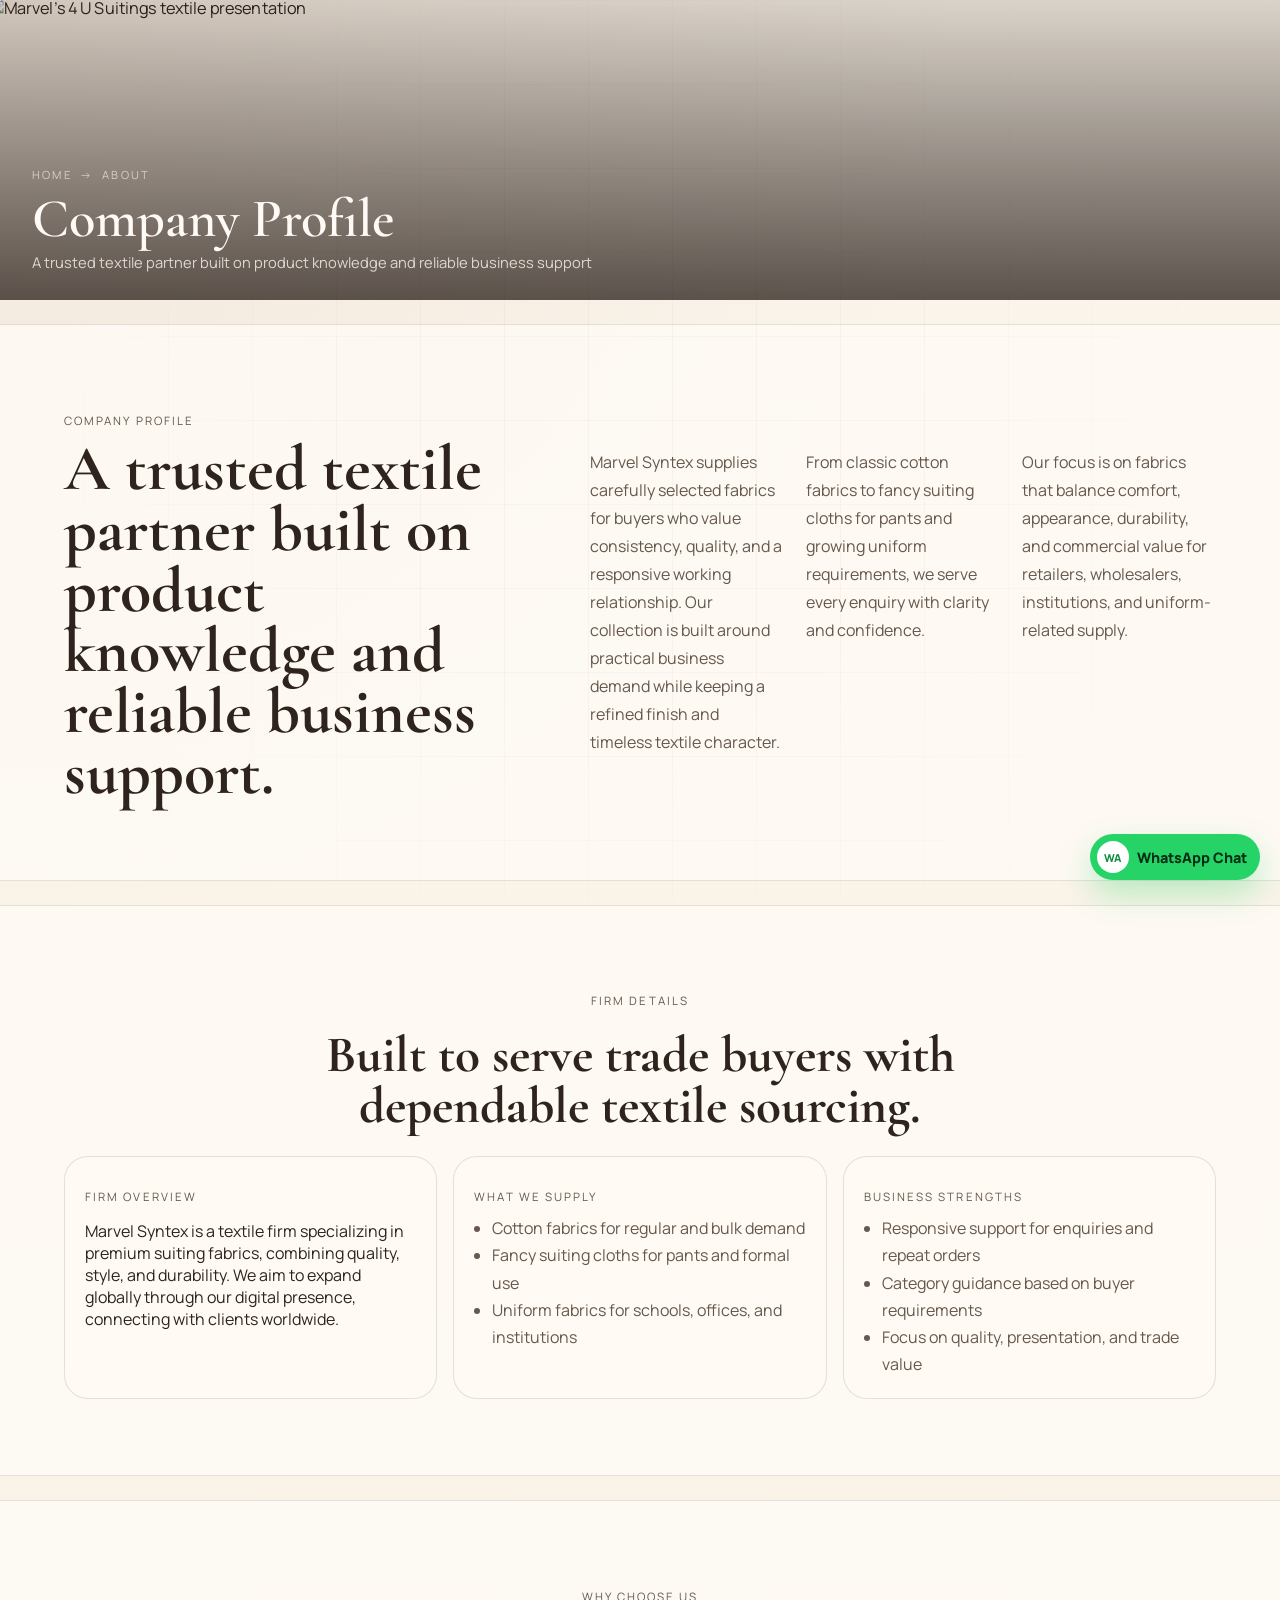
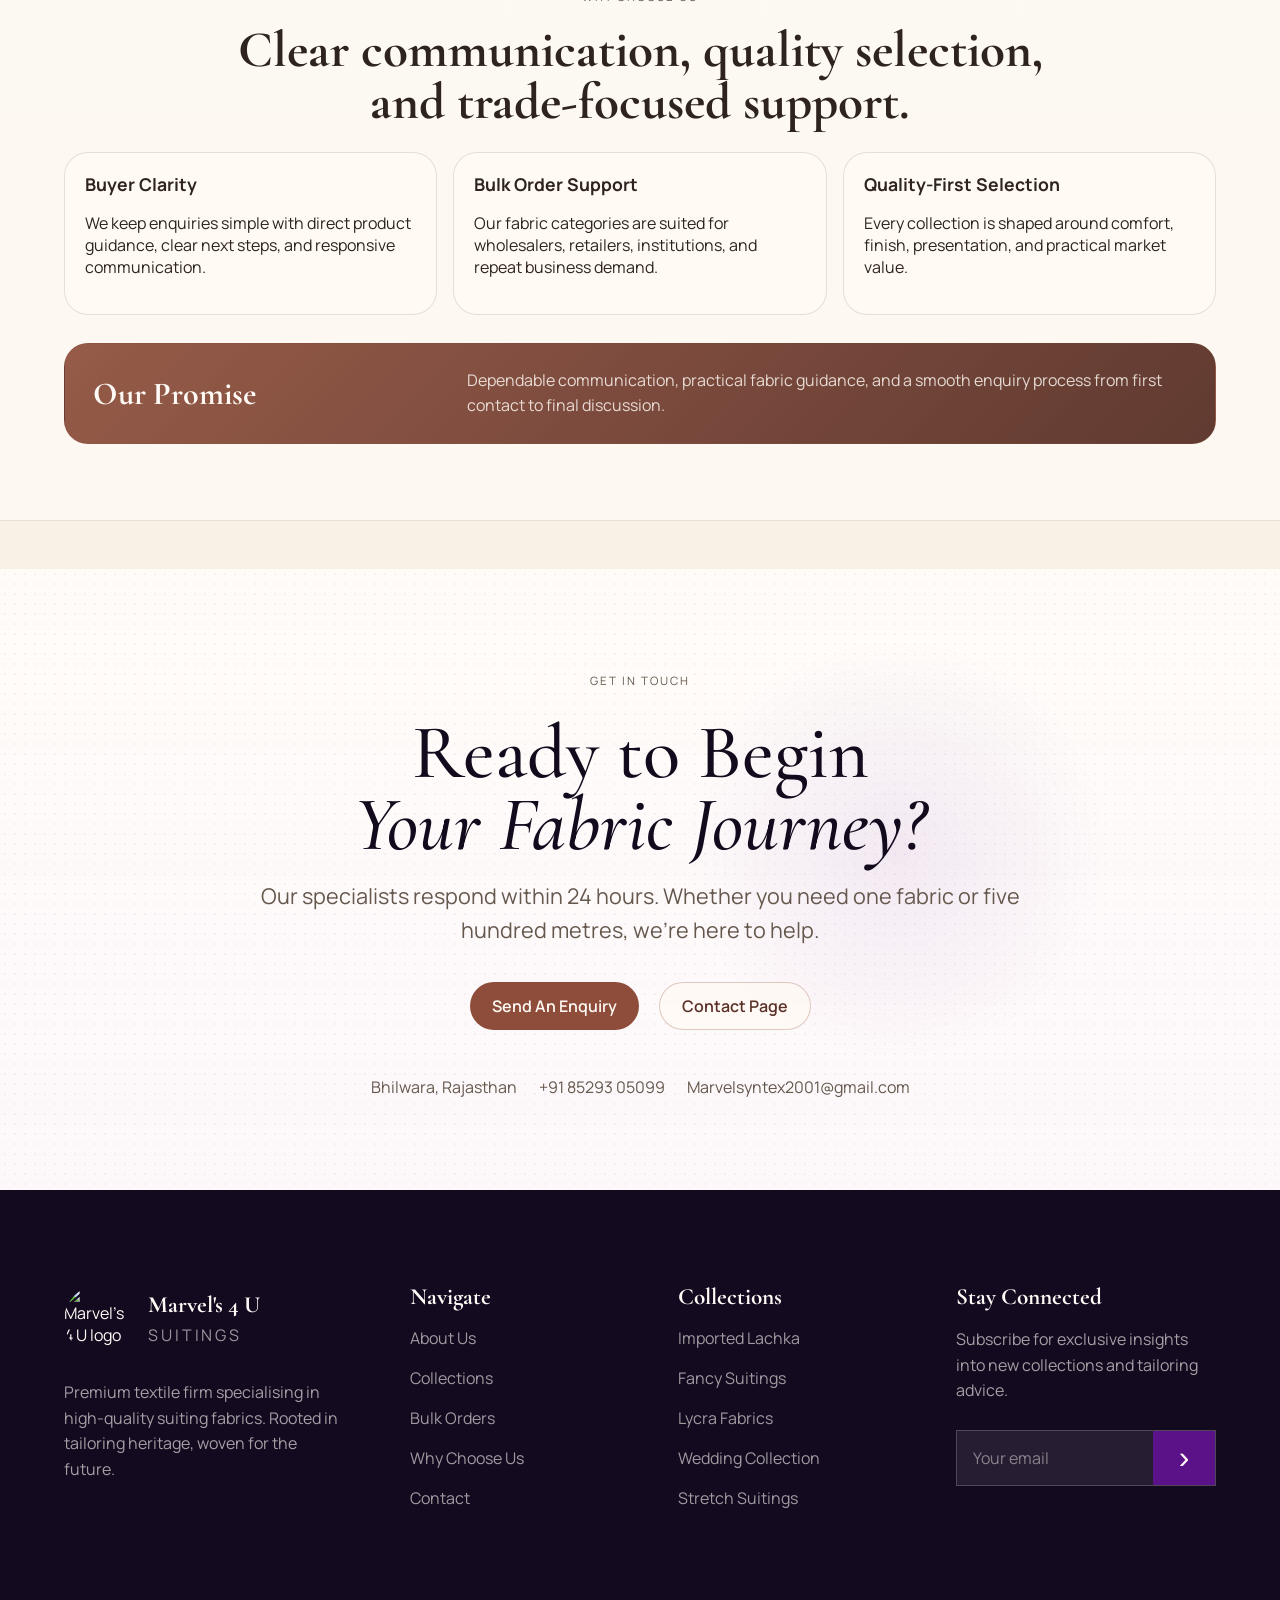
==== about.html @ 04775256 "Add files via upload" ====
<!DOCTYPE html>
<html lang="en">
<head>
  <meta charset="UTF-8">
  <meta name="viewport" content="width=device-width, initial-scale=1.0">
  <title>About Marvel's 4 U Suitings</title>
  <meta name="description" content="Company profile, firm details, strengths, and promise for Marvel's 4 U Suitings by Marvel Syntex.">
  <link rel="preconnect" href="https://fonts.googleapis.com">
  <link rel="preconnect" href="https://fonts.gstatic.com" crossorigin>
  <link
    href="https://fonts.googleapis.com/css2?family=Cormorant+Garamond:wght@500;600;700&family=Manrope:wght@400;500;600;700&display=swap"
    rel="stylesheet"
  >
  <link rel="icon" type="images/jpeg" href="picture/marvel_logo.jpeg">
  <link rel="stylesheet" href="index.css">
  <!-- ADDED: Premium animation stylesheet -->
  <link rel="stylesheet" href="animation.css">
  <!-- ADDED: Vanilla JS animation controller -->
  <script src="animations.js" defer></script>
</head>
<body id="top" class="site-wide-page">
  <!-- ADDED: Dedicated About page created from the home page Company Profile content -->
  <div class="page-shell">
    <div class="cat-hero-banner about-hero-banner">
      <img src="picture/Marvel Syntex landinf banner.jpeg" alt="Marvel's 4 U Suitings textile presentation">
      <div class="banner-overlay"></div>
      <div class="banner-content">
        <p class="banner-breadcrumb"><a href="index.html">Home</a> &nbsp;&rarr;&nbsp; About</p>
        <h1>Company Profile</h1>
        <p class="banner-tagline">A trusted textile partner built on product knowledge and reliable business support</p>
      </div>
    </div>

    <!-- CHANGED: Company profile rebuilt as a full-screen editorial section -->
    <section class="about-fullscreen-section about-profile-section">
      <div class="about-profile-layout">
        <div class="about-profile-heading">
          <p class="section-tag">Company Profile</p>
          <h2>A trusted textile partner built on product knowledge and reliable business support.</h2>
        </div>
        <div class="about-profile-copy">
          <p>
            Marvel Syntex supplies carefully selected fabrics for buyers who value consistency,
            quality, and a responsive working relationship. Our collection is built around practical
            business demand while keeping a refined finish and timeless textile character.
          </p>
          <p>
            From classic cotton fabrics to fancy suiting cloths for pants and growing uniform
            requirements, we serve every enquiry with clarity and confidence.
          </p>
          <p>
            Our focus is on fabrics that balance comfort, appearance, durability, and commercial
            value for retailers, wholesalers, institutions, and uniform-related supply.
          </p>
        </div>
      </div>
    </section>

    <!-- CHANGED: Firm details rebuilt as a full-screen compact card section -->
    <section class="about-fullscreen-section">
      <div class="section-heading about-centered-heading">
        <p class="section-tag">Firm Details</p>
        <h2>Built to serve trade buyers with dependable textile sourcing.</h2>
      </div>
      <div class="business-grid">
        <article class="business-card">
          <p class="section-tag">Firm Overview</p>
          <p>
            Marvel Syntex is a textile firm specializing in premium suiting fabrics, combining quality,
            style, and durability. We aim to expand globally through our digital presence, connecting
            with clients worldwide.
          </p>
        </article>

        <article class="business-card">
          <p class="section-tag">What We Supply</p>
          <ul class="detail-list">
            <li>Cotton fabrics for regular and bulk demand</li>
            <li>Fancy suiting cloths for pants and formal use</li>
            <li>Uniform fabrics for schools, offices, and institutions</li>
          </ul>
        </article>

        <article class="business-card">
          <p class="section-tag">Business Strengths</p>
          <ul class="detail-list">
            <li>Responsive support for enquiries and repeat orders</li>
            <li>Category guidance based on buyer requirements</li>
            <li>Focus on quality, presentation, and trade value</li>
          </ul>
        </article>
      </div>
    </section>

    <!-- CHANGED: Why Choose Us rebuilt to fit the screen cleanly -->
    <section class="about-fullscreen-section" id="why-choose-us">
      <div class="section-heading about-centered-heading">
        <p class="section-tag">Why Choose Us</p>
        <h2>Clear communication, quality selection, and trade-focused support.</h2>
      </div>
      <div class="business-grid">
        <article class="business-card">
          <h3>Buyer Clarity</h3>
          <p>We keep enquiries simple with direct product guidance, clear next steps, and responsive communication.</p>
        </article>
        <article class="business-card">
          <h3>Bulk Order Support</h3>
          <p>Our fabric categories are suited for wholesalers, retailers, institutions, and repeat business demand.</p>
        </article>
        <article class="business-card">
          <h3>Quality-First Selection</h3>
          <p>Every collection is shaped around comfort, finish, presentation, and practical market value.</p>
        </article>
      </div>
      <div class="about-promise-strip">
        <h3>Our Promise</h3>
        <p>Dependable communication, practical fabric guidance, and a smooth enquiry process from first contact to final discussion.</p>
      </div>
    </section>
  </div>

  <!-- ADDED: Premium fabric journey call-to-action section -->
  <section class="fabric-journey-section">
    <p class="section-tag">Get In Touch</p>
    <h2>Ready to Begin <span>Your Fabric Journey?</span></h2>
    <p>Our specialists respond within 24 hours. Whether you need one fabric or five hundred metres, we're here to help.</p>
    <div class="fabric-journey-actions">
      <a class="button button-primary" href="https://wa.me/918529305099?text=Hello%2C%20I%20want%20to%20send%20an%20enquiry%20for%20Marvel%27s%204%20U%20Suitings." target="_blank" rel="noreferrer">Send An Enquiry</a>
      <a class="button button-secondary" href="contact.html">Contact Page</a>
    </div>
    <div class="journey-contact-strip">
      <span>Bhilwara, Rajasthan</span>
      <a href="tel:+918529305099">+91 85293 05099</a>
      <a href="mailto:Marvelsyntex2001@gmail.com">Marvelsyntex2001@gmail.com</a>
    </div>
  </section>

  <!-- ADDED: Dark luxury footer inspired by the provided reference -->
  <footer class="luxury-site-footer">
    <div class="footer-brand-column">
      <div class="footer-brand-row">
        <img src="picture/marvel_logo.jpeg" alt="Marvel's 4 U logo">
        <div>
          <h2>Marvel's 4 U</h2>
          <p>Suitings</p>
        </div>
      </div>
      <p>Premium textile firm specialising in high-quality suiting fabrics. Rooted in tailoring heritage, woven for the future.</p>
    </div>
    <div class="footer-column">
      <h3>Navigate</h3>
      <a href="about.html">About Us</a>
      <a href="index.html#catalogue">Collections</a>
      <a href="b2b.html">Bulk Orders</a>
      <a href="about.html#why-choose-us">Why Choose Us</a>
      <a href="contact.html">Contact</a>
    </div>
    <div class="footer-column">
      <h3>Collections</h3>
      <a href="imported_lachka.html">Imported Lachka</a>
      <a href="fancy.html">Fancy Suitings</a>
      <a href="Lycra.html">Lycra Fabrics</a>
      <a href="fancy.html">Wedding Collection</a>
      <a href="Lycra.html">Stretch Suitings</a>
    </div>
    <div class="footer-column footer-connect">
      <h3>Stay Connected</h3>
      <p>Subscribe for exclusive insights into new collections and tailoring advice.</p>
      <form class="footer-subscribe">
        <input type="email" placeholder="Your email" aria-label="Your email">
        <button type="submit" aria-label="Subscribe">&rsaquo;</button>
      </form>
    </div>
  </footer>

  <!-- ADDED: Floating WhatsApp chat box button -->
  <a class="whatsapp-chat-button" href="https://wa.me/918529305099?text=Hello%2C%20I%20want%20to%20chat%20about%20Marvel%27s%204%20U%20Suitings." target="_blank" rel="noreferrer" aria-label="Chat on WhatsApp">
    <span class="whatsapp-chat-icon">WA</span>
    <span class="whatsapp-chat-text">WhatsApp Chat</span>
  </a>
</body>
</html>
---- index.css ----
:root {
  --bg: #f8f2e8;
  --bg-soft: #fffaf3;
  --surface: rgba(255, 250, 243, 0.82);
  --surface-strong: #fffdf8;
  --text: #2e241d;
  --muted: #65584d;
  --line: rgba(101, 88, 77, 0.16);
  --accent: #8d4d3a;
  --accent-deep: #5a3228;
  --accent-soft: #ead7cb;
  --olive: #6f7550;
  --shadow: 0 20px 50px rgba(78, 51, 35, 0.12);
}

* {
  box-sizing: border-box;
}

html {
  scroll-behavior: smooth;
}

body {
  margin: 0;
  min-height: 100vh;
  font-family: "Manrope", sans-serif;
  color: var(--text);
  background:
    radial-gradient(circle at top left, rgba(141, 77, 58, 0.08), transparent 28%),
    linear-gradient(180deg, #fbf5eb 0%, #f7efe2 100%);
}

body::before {
  content: "";
  position: fixed;
  inset: 0;
  pointer-events: none;
  background-image:
    linear-gradient(rgba(141, 77, 58, 0.04) 1px, transparent 1px),
    linear-gradient(90deg, rgba(141, 77, 58, 0.04) 1px, transparent 1px);
  background-size: 84px 84px;
  mask-image: radial-gradient(circle at center, black 35%, transparent 78%);
}

.page-shell {
  width: min(1180px, calc(100% - 32px));
  margin: 24px auto 48px;
}

/* ADDED: Home page uses true end-to-end landing screen */
.home-page .page-shell {
  width: 100%;
  margin: 0 auto 48px;
}

/* ADDED: Keep lower home sections readable after full-width landing */
.home-page .info-strip,
.home-page .section-block,
.home-page .contact-banner {
  width: min(1180px, calc(100% - 32px));
  margin-left: auto;
  margin-right: auto;
}

/* ADDED: Category pages also use end-to-end screen framing */
.site-wide-page .page-shell {
  width: 100%;
  margin: 0 auto 48px;
}

/* ADDED: Keep category page content readable inside full-width pages */
.site-wide-page .section-block,
.site-wide-page .also-like-section,
.site-wide-page .contact-banner {
  /* CHANGED: Site-wide sections now run end-to-end */
  width: 100%;
  margin-left: auto;
  margin-right: auto;
  border-left: 0;
  border-right: 0;
  border-radius: 0;
  padding-left: clamp(18px, 4vw, 64px);
  padding-right: clamp(18px, 4vw, 64px);
}

/* ADDED: Category hero banners stretch end-to-end */
.site-wide-page .cat-hero-banner {
  width: 100%;
  border-radius: 0;
}

.site-header,
.hero,
.info-strip,
.section-block,
.contact-banner {
  position: relative;
  overflow: hidden;
}

.site-header {
  display: flex;
  align-items: center;
  justify-content: space-between;
  gap: 24px;
  padding: 20px 28px;
  background: rgba(255, 250, 243, 0.7);
  border: 1px solid var(--line);
  border-radius: 28px;
  backdrop-filter: blur(10px);
}

/* CHANGED: Reference-style landing header spacing */
.site-header {
  border-radius: 0;
  background: rgba(251, 243, 248, 0.86);
  box-shadow: none;
}

/* ADDED: Home header spans edge-to-edge like a landing page */
.home-page .site-header {
  width: 100%;
  border-left: 0;
  border-right: 0;
  padding-left: clamp(18px, 3vw, 44px);
  padding-right: clamp(18px, 3vw, 44px);
}

.brand-block {
  display: flex;
  align-items: center;
  gap: 18px;
}

.brand-mark {
  display: grid;
  place-items: center;
  width: 58px;
  height: 58px;
  border-radius: 18px;
  background: linear-gradient(135deg, var(--accent), var(--accent-deep));
  color: #fff8f2;
  font-weight: 700;
  letter-spacing: 0.16em;
}

.eyebrow,
.section-tag,
.note-label,
.info-strip span,
.product-number {
  text-transform: uppercase;
  letter-spacing: 0.18em;
  font-size: 0.72rem;
}

.eyebrow,
.section-tag,
.note-label,
.info-strip span {
  color: var(--muted);
}

.brand-block h1,
.section-heading h2,
.hero-copy h2,
.contact-banner h2,
.product-card h3,
.content-card h3,
.hero-note h3 {
  margin: 0;
  font-family: "Cormorant Garamond", serif;
}

.brand-block h1 {
  font-size: clamp(1.8rem, 4vw, 2.4rem);
}

.site-nav {
  display: flex;
  flex-wrap: wrap;
  /* CHANGED: Landing page nav spacing inspired by reference */
  gap: 26px;
}

.site-nav a,
.product-card a {
  color: inherit;
  text-decoration: none;
}

.site-nav a {
  position: relative;
  /* CHANGED: Compact uppercase landing nav */
  font-size: 0.82rem;
  letter-spacing: 0.16em;
  text-transform: uppercase;
}

.site-nav a::after {
  content: "";
  position: absolute;
  left: 0;
  bottom: -6px;
  width: 100%;
  height: 1px;
  background: var(--accent);
  transform: scaleX(0);
  transform-origin: left;
  transition: transform 180ms ease;
}

.site-nav a:hover::after {
  transform: scaleX(1);
}

/* ADDED: Header actions from reference landing page */
.landing-header-actions {
  display: flex;
  align-items: center;
  gap: 10px;
  margin-left: auto;
}

/* ADDED: Square search button in landing header */
.landing-search {
  width: 44px;
  height: 44px;
  display: grid;
  place-items: center;
  border: 1px solid rgba(90, 50, 40, 0.12);
  color: var(--text);
  background: rgba(255, 250, 243, 0.46);
  text-decoration: none;
  font-size: 1.35rem;
}

/* ADDED: Purple enquiry button inspired by provided reference */
.landing-enquire {
  min-height: 44px;
  display: inline-flex;
  align-items: center;
  justify-content: center;
  padding: 12px 24px;
  background: #4c0d77;
  color: #fffaf5;
  text-decoration: none;
  font-size: 0.82rem;
  font-weight: 800;
  letter-spacing: 0.12em;
  text-transform: uppercase;
  transition: background 180ms ease, transform 180ms ease;
}

/* ADDED: Header action hover states */
.landing-search:hover,
.landing-search:focus-visible,
.landing-enquire:hover,
.landing-enquire:focus-visible {
  transform: translateY(-1px);
}

.landing-enquire:hover,
.landing-enquire:focus-visible {
  background: #2f084e;
}

/* CHANGED: Compact landing logo typography like the reference */
.site-header .brand-block h1 {
  color: #4c0d77;
  font-size: 1.15rem;
  line-height: 1;
}

/* CHANGED: Suitings label sits below brand name */
.site-header .brand-block .eyebrow {
  margin-top: 4px;
  color: var(--muted);
  letter-spacing: 0.26em;
}

.hero {
  display: grid;
  /* CHANGED: Landing page layout gives more space to the hero image */
  grid-template-columns: minmax(0, 1fr) minmax(360px, 0.9fr);
  gap: 28px;
  margin-top: 24px;
  padding: 36px;
  border-radius: 34px;
  background: linear-gradient(145deg, rgba(255, 251, 246, 0.92), rgba(245, 235, 221, 0.88));
  border: 1px solid rgba(101, 88, 77, 0.14);
  box-shadow: var(--shadow);
}

/* CHANGED: New reference-style landing page hero */
.landing-hero {
  display: grid;
  grid-template-columns: 1fr;
  justify-items: center;
  gap: 46px;
  min-height: calc(100vh - 150px);
  padding: 48px 32px 28px;
  border: 0;
  border-radius: 0;
  box-shadow: none;
  background:
    radial-gradient(circle at 20% 16%, rgba(76, 13, 119, 0.08), transparent 28%),
    linear-gradient(180deg, rgba(253, 245, 250, 0.96), rgba(250, 240, 246, 0.92));
}

/* CHANGED: Landing hero now fills the full browser width */
.home-page .landing-hero {
  width: 100%;
  margin-top: 0;
  min-height: calc(100vh - 90px);
  padding-left: clamp(18px, 4vw, 64px);
  padding-right: clamp(18px, 4vw, 64px);
}

/* ADDED: Dot texture like the provided reference */
.landing-hero::before {
  content: "";
  position: absolute;
  inset: 0;
  pointer-events: none;
  background-image: radial-gradient(rgba(76, 13, 119, 0.12) 0.8px, transparent 0.8px);
  background-size: 10px 10px;
  opacity: 0.42;
}

/* CHANGED: Remove old decorative hero orb for landing */
.landing-hero::after {
  display: none;
}

/* ADDED: Centered brand banner stage */
.landing-brand-stage {
  position: relative;
  z-index: 1;
  /* CHANGED: Wider brand banner for end-to-end landing composition */
  width: min(980px, 82vw);
}

/* ADDED: Large reference-style purple brand banner */
.landing-main-banner {
  display: block;
  width: 100%;
  height: auto;
  border-radius: 0;
  box-shadow: 0 28px 56px rgba(56, 18, 84, 0.16);
}

/* ADDED: Landing headline block */
.landing-copy {
  position: relative;
  z-index: 1;
  width: min(980px, 100%);
  text-align: center;
}

/* ADDED: Main black serif tagline */
.landing-kicker {
  margin: 0;
  color: #140a1e;
  font-family: "Cormorant Garamond", serif;
  font-size: clamp(3.5rem, 8vw, 6.4rem);
  font-weight: 500;
  line-height: 0.95;
}

/* ADDED: Gold italic craftsmanship tagline */
.landing-copy h2 {
  margin: 18px 0 0;
  color: #d7a800;
  font-family: "Cormorant Garamond", serif;
  font-size: clamp(3.1rem, 7.4vw, 5.8rem);
  font-style: italic;
  font-weight: 500;
  line-height: 0.95;
}

/* ADDED: Short landing support copy */
.landing-subtitle {
  max-width: 760px;
  margin: 24px auto 0;
  color: var(--muted);
  font-size: 1rem;
  line-height: 1.8;
}

/* ADDED: Landing action placement */
.landing-actions {
  justify-content: center;
  margin-top: 26px;
}

.hero::after,
.section-block::after,
.contact-banner::after {
  content: "";
  position: absolute;
  inset: auto -40px -60px auto;
  width: 180px;
  height: 180px;
  border-radius: 50%;
  background: radial-gradient(circle, rgba(141, 77, 58, 0.12), transparent 70%);
}

.hero-copy {
  display: grid;
  gap: 18px;
  align-content: center;
}

.hero-copy h2 {
  font-size: clamp(2.8rem, 5vw, 4.8rem);
  line-height: 0.96;
}

.hero-text,
.content-card p,
.product-card p,
.contact-banner p,
.hero-note p,
.detail-list {
  color: var(--muted);
  line-height: 1.75;
}

.hero-actions,
.contact-actions {
  display: flex;
  flex-wrap: wrap;
  gap: 14px;
}

.button {
  display: inline-flex;
  align-items: center;
  justify-content: center;
  min-height: 48px;
  padding: 12px 22px;
  border-radius: 999px;
  font-weight: 600;
  text-decoration: none;
  transition: transform 180ms ease, background 180ms ease, border-color 180ms ease;
}

.button:hover {
  transform: translateY(-1px);
}

.button-primary {
  background: var(--accent);
  color: #fffaf5;
}

.button-primary:hover {
  background: var(--accent-deep);
}

.button-secondary {
  border: 1px solid rgba(141, 77, 58, 0.28);
  color: var(--accent-deep);
  background: rgba(255, 250, 243, 0.7);
}

.hero-points,
.detail-list {
  margin: 0;
  padding-left: 18px;
}

.hero-card,
.content-card,
.product-card,
.contact-banner,
.info-strip,
.section-block {
  border: 1px solid var(--line);
}

.hero-card {
  display: grid;
  gap: 18px;
  padding: 22px;
  border-radius: 28px;
  background: rgba(255, 252, 247, 0.85);
}

.fabric-showcase {
  display: grid;
  grid-template-columns: repeat(2, 1fr);
  gap: 14px;
}

.swatch {
  min-height: 150px;
  border-radius: 22px;
  position: relative;
  overflow: hidden;
}

.swatch::before,
.swatch::after {
  content: "";
  position: absolute;
  inset: 0;
}

.swatch::before {
  background:
    linear-gradient(90deg, rgba(255, 255, 255, 0.22) 0 12%, transparent 12% 24%, rgba(255, 255, 255, 0.15) 24% 36%, transparent 36% 100%);
  mix-blend-mode: soft-light;
}

.swatch::after {
  background-image: repeating-linear-gradient(
    0deg,
    rgba(255, 255, 255, 0.14) 0 1px,
    transparent 1px 7px
  );
  opacity: 0.7;
}

.swatch-cream {
  background: linear-gradient(135deg, #efe0c4, #d7c29b);
}

.swatch-sand {
  background: linear-gradient(135deg, #d6bc97, #ac8765);
}

.swatch-maroon {
  background: linear-gradient(135deg, #8d4d3a, #633427);
}

.swatch-olive {
  background: linear-gradient(135deg, #89906b, #5c6146);
}

.hero-note {
  display: grid;
  gap: 12px;
}

.note-grid {
  display: grid;
  gap: 12px;
}

.note-grid article {
  padding: 16px;
  border-radius: 20px;
  background: var(--bg-soft);
  border: 1px solid rgba(101, 88, 77, 0.1);
}

.info-strip {
  display: grid;
  grid-template-columns: repeat(3, 1fr);
  gap: 18px;
  margin-top: 22px;
  padding: 18px 24px;
  border-radius: 24px;
  background: rgba(255, 251, 246, 0.76);
}

.info-strip div {
  display: grid;
  gap: 6px;
}

.info-strip strong {
  font-size: 1rem;
}

.section-block {
  margin-top: 24px;
  padding: 32px;
  border-radius: 30px;
  background: rgba(255, 252, 247, 0.78);
  box-shadow: var(--shadow);
}

.section-heading {
  display: grid;
  gap: 10px;
  max-width: 760px;
}

.section-heading h2,
.contact-banner h2 {
  font-size: clamp(2.1rem, 4vw, 3.2rem);
  line-height: 1;
}

.two-column,
.catalogue-grid {
  display: grid;
  gap: 20px;
  margin-top: 24px;
}

.two-column {
  grid-template-columns: 0.85fr 1.15fr;
  align-items: start;
}

.content-card,
.product-card {
  padding: 24px;
  border-radius: 24px;
  background: var(--surface);
}

.bordered-card {
  background:
    linear-gradient(180deg, rgba(255, 250, 243, 0.92), rgba(248, 239, 226, 0.92)),
    linear-gradient(90deg, transparent 0 92%, rgba(141, 77, 58, 0.12) 92% 100%);
}

.catalogue-grid {
  grid-template-columns: repeat(3, minmax(0, 1fr));
}

.product-card {
  display: grid;
  gap: 16px;
}

.product-number {
  color: var(--accent);
  font-weight: 700;
}

.product-card h3 {
  font-size: 2rem;
}

.product-card a {
  width: fit-content;
  color: var(--accent-deep);
  font-weight: 700;
}

.product-card a:hover {
  color: var(--accent);
}

.b2b-section {
  background:
    linear-gradient(145deg, rgba(255, 251, 246, 0.92), rgba(238, 227, 213, 0.9));
}

/* ADDED: Premium bulk order section inspired by reference image */
.bulk-premium-section {
  position: relative;
  overflow: hidden;
  width: min(1180px, calc(100% - 32px));
  margin: 24px auto 0;
  padding: clamp(48px, 7vw, 76px) 28px;
  border: 1px solid rgba(141, 77, 58, 0.16);
  border-radius: 30px;
  background:
    radial-gradient(circle at 80% 8%, rgba(111, 117, 80, 0.14), transparent 28%),
    linear-gradient(145deg, #fffaf3 0%, #f7eadf 100%);
  box-shadow: var(--shadow);
}

/* ADDED: Bulk heading layout */
.bulk-premium-heading {
  display: grid;
  justify-items: center;
  gap: 18px;
  text-align: center;
}

/* ADDED: Bulk heading typography */
.bulk-premium-heading h2 {
  margin: 0;
  font-family: "Manrope", sans-serif;
  font-size: clamp(3rem, 7vw, 5.5rem);
  line-height: 0.95;
  letter-spacing: -0.03em;
  color: var(--accent-deep);
}

/* ADDED: Gold/olive emphasis using site palette */
.bulk-premium-heading h2 span {
  color: var(--olive);
}

.bulk-premium-heading p {
  max-width: 720px;
  margin: 0;
  color: var(--muted);
  font-size: clamp(1rem, 2vw, 1.25rem);
}

/* ADDED: Bulk order benefit cards */
.bulk-benefit-grid {
  display: grid;
  grid-template-columns: repeat(4, minmax(0, 1fr));
  gap: 24px;
  margin-top: clamp(44px, 6vw, 72px);
}

/* ADDED: Individual bulk benefit card */
.bulk-benefit-card {
  display: grid;
  justify-items: center;
  gap: 16px;
  min-height: 260px;
  padding: 36px 24px;
  border: 1px solid rgba(141, 77, 58, 0.18);
  border-radius: 22px;
  background: rgba(255, 252, 247, 0.72);
  text-align: center;
  transition: transform 260ms var(--motion-ease, ease), box-shadow 260ms ease, border-color 260ms ease;
}

.bulk-benefit-card:hover {
  transform: translateY(-6px);
  border-color: rgba(141, 77, 58, 0.32);
  box-shadow: 0 24px 52px rgba(78, 51, 35, 0.16);
}

/* ADDED: Circular icon badge */
.bulk-icon {
  display: grid;
  place-items: center;
  width: 80px;
  height: 80px;
  border-radius: 50%;
  background: linear-gradient(135deg, var(--olive), var(--accent));
  color: #fffaf5;
  font-size: 2rem;
  font-weight: 800;
}

.bulk-benefit-card h3 {
  margin: 10px 0 0;
  font-family: "Cormorant Garamond", serif;
  font-size: 1.65rem;
}

.bulk-benefit-card p {
  margin: 0;
  color: var(--muted);
  line-height: 1.6;
}

.accent-card {
  background: linear-gradient(145deg, rgba(141, 77, 58, 0.94), rgba(95, 53, 42, 0.96));
  color: #fff9f4;
}

.accent-card p {
  color: rgba(255, 249, 244, 0.82);
}

.contact-banner {
  display: flex;
  align-items: center;
  justify-content: space-between;
  gap: 24px;
  margin-top: 24px;
  padding: 32px;
  border-radius: 30px;
  background:
    linear-gradient(135deg, rgba(251, 245, 235, 0.94), rgba(239, 227, 209, 0.92));
  box-shadow: var(--shadow);
}

/* ADDED: Premium fabric journey CTA inspired by reference */
.fabric-journey-section {
  position: relative;
  overflow: hidden;
  display: grid;
  justify-items: center;
  gap: 18px;
  padding: clamp(56px, 8vw, 92px) 24px;
  text-align: center;
  background:
    radial-gradient(circle at 70% 45%, rgba(97, 24, 146, 0.08), transparent 22%),
    linear-gradient(180deg, rgba(255, 252, 248, 0.98), rgba(253, 247, 251, 0.96));
}

/* ADDED: CTA dotted textile texture */
.fabric-journey-section::before {
  content: "";
  position: absolute;
  inset: 0;
  pointer-events: none;
  background-image: radial-gradient(rgba(97, 24, 146, 0.11) 0.8px, transparent 0.8px);
  background-size: 10px 10px;
  opacity: 0.45;
}

/* ADDED: CTA content stays above texture */
.fabric-journey-section > * {
  position: relative;
  z-index: 1;
}

/* ADDED: CTA editorial headline */
.fabric-journey-section h2 {
  margin: 0;
  color: #140a1e;
  font-family: "Cormorant Garamond", serif;
  font-size: clamp(3rem, 6vw, 5rem);
  font-weight: 500;
  line-height: 0.94;
}

/* ADDED: CTA italic fabric journey line */
.fabric-journey-section h2 span {
  display: block;
  font-style: italic;
}

/* ADDED: CTA supporting copy */
.fabric-journey-section > p:not(.section-tag) {
  max-width: 760px;
  margin: 0;
  color: var(--muted);
  font-size: clamp(1rem, 2vw, 1.35rem);
  line-height: 1.55;
}

/* ADDED: CTA action buttons */
.fabric-journey-actions {
  display: flex;
  flex-wrap: wrap;
  justify-content: center;
  gap: 20px;
  margin-top: 18px;
}

/* ADDED: CTA contact row */
.journey-contact-strip {
  display: flex;
  flex-wrap: wrap;
  justify-content: center;
  gap: 22px;
  margin-top: 28px;
  color: var(--muted);
}

/* ADDED: CTA contact links */
.journey-contact-strip a {
  color: var(--muted);
  text-decoration: none;
}

.journey-contact-strip a:hover {
  color: var(--accent-deep);
}

/* CHANGED: Old compact footer is replaced by luxury footer where used */
.site-footer {
  display: none;
}

/* ADDED: Dark luxury footer inspired by provided reference */
.luxury-site-footer {
  display: grid;
  grid-template-columns: 1.25fr 0.9fr 0.95fr 1.15fr;
  gap: clamp(28px, 5vw, 72px);
  width: 100%;
  padding: clamp(56px, 8vw, 96px) clamp(24px, 5vw, 72px);
  background: #130a20;
  color: #fffaf5;
}

/* ADDED: Footer brand block */
.footer-brand-column {
  display: grid;
  gap: 26px;
  align-content: start;
}

/* ADDED: Footer logo row */
.footer-brand-row {
  display: flex;
  align-items: center;
  gap: 16px;
}

.footer-brand-row img {
  width: 68px;
  height: 68px;
  border-radius: 50%;
  object-fit: cover;
}

.footer-brand-row h2,
.footer-column h3 {
  margin: 0;
  font-family: "Cormorant Garamond", serif;
  font-size: 1.45rem;
  line-height: 1;
}

.footer-brand-row p {
  margin: 6px 0 0;
  color: rgba(255, 250, 245, 0.58);
  letter-spacing: 0.18em;
  text-transform: uppercase;
}

.footer-brand-column > p,
.footer-connect p {
  margin: 0;
  max-width: 280px;
  color: rgba(255, 250, 245, 0.62);
  line-height: 1.6;
}

/* ADDED: Footer link columns */
.footer-column {
  display: grid;
  gap: 18px;
  align-content: start;
}

.footer-column a {
  color: rgba(255, 250, 245, 0.6);
  text-decoration: none;
  transition: color 180ms ease, transform 180ms ease;
}

.footer-column a:hover,
.footer-column a:focus-visible {
  color: #fffaf5;
  transform: translateX(3px);
}

/* ADDED: Footer subscribe field */
.footer-subscribe {
  display: grid;
  grid-template-columns: 1fr 62px;
  margin-top: 8px;
  border: 1px solid rgba(255, 250, 245, 0.26);
}

.footer-subscribe input {
  min-width: 0;
  min-height: 54px;
  padding: 0 16px;
  border: 0;
  background: rgba(255, 250, 245, 0.08);
  color: #fffaf5;
  font: inherit;
}

.footer-subscribe input::placeholder {
  color: rgba(255, 250, 245, 0.46);
}

.footer-subscribe button {
  border: 0;
  background: #5b1187;
  color: #fffaf5;
  font-size: 2rem;
  cursor: pointer;
  transition: background 180ms ease;
}

.footer-subscribe button:hover,
.footer-subscribe button:focus-visible {
  background: #7a20ad;
}

/* ADDED: Static subscribe feedback without page reload */
.footer-subscribe.is-submitted {
  border-color: rgba(37, 211, 102, 0.7);
}

/* ADDED: Floating WhatsApp chat box button */
.whatsapp-chat-button {
  position: fixed;
  right: 20px;
  bottom: 20px;
  z-index: 1000;
  display: inline-flex;
  align-items: center;
  gap: 8px;
  min-height: 46px;
  padding: 7px 13px 7px 7px;
  border-radius: 999px;
  background: #25d366;
  color: #062d16;
  text-decoration: none;
  font-size: 0.9rem;
  font-weight: 800;
  box-shadow: 0 14px 32px rgba(37, 211, 102, 0.3);
  transition: transform 180ms ease, box-shadow 180ms ease;
}

/* ADDED: WhatsApp icon circle */
.whatsapp-chat-icon {
  display: grid;
  place-items: center;
  width: 32px;
  height: 32px;
  border-radius: 50%;
  background: #fff;
  color: #128c43;
  font-size: 0.68rem;
  letter-spacing: 0.04em;
}

/* ADDED: WhatsApp hover micro interaction */
.whatsapp-chat-button:hover,
.whatsapp-chat-button:focus-visible {
  transform: translateY(-2px);
  box-shadow: 0 18px 38px rgba(37, 211, 102, 0.38);
}

@media (max-width: 980px) {
  .site-header,
  .contact-banner,
  .hero,
  .two-column,
  .catalogue-grid,
  .info-strip {
    grid-template-columns: 1fr;
  }

  .site-header,
  .contact-banner {
    display: grid;
  }

  /* ADDED: Responsive landing navigation wrapping */
  .landing-header-actions {
    margin-left: 0;
  }

  .hero {
    padding: 28px;
  }

  .catalogue-grid,
  .two-column,
  .info-strip {
    gap: 16px;
  }

  /* ADDED: Footer stacks cleanly on tablets */
  .luxury-site-footer {
    grid-template-columns: repeat(2, minmax(0, 1fr));
  }

  /* ADDED: Bulk cards become two columns on tablets */
  .bulk-benefit-grid {
    grid-template-columns: repeat(2, minmax(0, 1fr));
  }

  /* ADDED: About page stacks gracefully on tablets */
  .about-profile-layout,
  .about-profile-copy {
    grid-template-columns: 1fr;
  }

  .about-promise-strip {
    display: grid;
  }

  /* ADDED: Catalogue tree becomes simpler on tablets */
  .catalogue-tree::before,
  .catalogue-tree .cat-card::before {
    display: none;
  }

  .catalogue-tree .product-link,
  .catalogue-tree .cat-card:nth-child(even) .product-link {
    grid-template-columns: 1fr;
    gap: 0;
  }

  .catalogue-tree .cat-card:nth-child(even) .cat-img-wrap,
  .catalogue-tree .cat-card:nth-child(even) .cat-body {
    order: initial;
    text-align: left;
  }

  .catalogue-tree .cat-img-wrap {
    border-radius: 24px 24px 0 0;
  }

  .catalogue-tree .cat-body {
    border-radius: 0 0 24px 24px;
  }
}

@media (max-width: 720px) {
  .page-shell {
    width: min(100% - 18px, 100%);
    margin: 12px auto 32px;
  }

  /* ADDED: Keep home landing end-to-end on mobile too */
  .home-page .page-shell {
    width: 100%;
    margin: 0 auto 32px;
  }

  .site-header,
  .hero,
  .section-block,
  .contact-banner,
  .info-strip {
    padding: 22px;
    border-radius: 24px;
  }

  /* ADDED: Home landing header remains full-bleed on mobile */
  .home-page .site-header,
  .home-page .landing-hero {
    border-radius: 0;
  }

  .brand-block {
    align-items: flex-start;
  }

  .site-nav {
    gap: 12px 16px;
  }

  /* ADDED: Full-width category hero remains edge-to-edge on mobile */
  .site-wide-page .cat-hero-banner {
    border-radius: 0;
  }

  /* ADDED: Mobile landing header controls */
  .landing-header-actions {
    display: grid;
    grid-template-columns: 44px 1fr;
    width: 100%;
  }

  /* ADDED: Mobile enquire button fills available width */
  .landing-enquire {
    width: 100%;
  }

  /* ADDED: Mobile landing hero resembles reference without overflow */
  .landing-hero {
    gap: 34px;
    min-height: auto;
    padding: 34px 16px 28px;
  }

  /* ADDED: Mobile landing brand banner width */
  .landing-brand-stage {
    width: 100%;
  }

  /* ADDED: Mobile landing typography sizing */
  .landing-kicker {
    font-size: clamp(3rem, 14vw, 4.8rem);
  }

  .landing-copy h2 {
    font-size: clamp(2.8rem, 13vw, 4.4rem);
  }

  .hero-copy h2 {
    font-size: 2.5rem;
  }

  .fabric-showcase {
    grid-template-columns: 1fr 1fr;
  }

  /* ADDED: CTA buttons fill mobile width */
  .fabric-journey-actions {
    width: 100%;
  }

  .fabric-journey-actions .button {
    width: min(100%, 340px);
  }

  /* ADDED: Footer becomes single column on mobile */
  .luxury-site-footer {
    grid-template-columns: 1fr;
    padding: 48px 24px 88px;
  }

  /* ADDED: Floating WhatsApp button compresses on mobile */
  .whatsapp-chat-button {
    right: 16px;
    bottom: 16px;
    min-height: 42px;
    padding: 6px 11px 6px 6px;
  }

  .whatsapp-chat-text {
    font-size: 0.78rem;
  }

  .whatsapp-chat-icon {
    width: 30px;
    height: 30px;
  }

  /* ADDED: Bulk cards stack on mobile */
  .bulk-benefit-grid {
    grid-template-columns: 1fr;
  }

  .bulk-premium-section {
    width: min(100% - 18px, 100%);
    padding: 38px 18px;
  }

  .bulk-benefit-card {
    min-height: auto;
  }

  .swatch {
    min-height: 120px;
  }
}
.brand-logo {
  width: 58px;
  height: 58px;
  object-fit: cover;
  border-radius: 18px;
  border: 1px solid rgba(101, 88, 77, 0.14);
  display: block;
}
.hero-banner {
  display: block;
  width: 100%;
  max-width: 420px;
  height: auto;
  margin-bottom: 18px;
  border-radius: 18px;
}
.business-grid,
.contact-grid {
  display: grid;
  gap: 20px;
  margin-top: 24px;
}

.business-grid {
  grid-template-columns: repeat(3, minmax(180px, 1fr));
  gap: 16px;
}

.contact-grid {
  grid-template-columns: repeat(2, minmax(0, 1fr));
}

@media (max-width: 600px) {
  .contact-grid {
    grid-template-columns: 1fr;
  }
}
.content-card,
.business-card {
  height: 100%;
}

.business-card {
  padding: 20px;
}

.business-card h3 {
  font-size: 1.1rem;
  line-height: 1.3;
  margin: 0 0 12px;
}

/* ADDED: Full-screen About page sections */
.about-fullscreen-section {
  width: 100%;
  margin-top: 24px;
  padding: clamp(44px, 6vw, 76px) clamp(18px, 5vw, 76px);
  border-top: 1px solid var(--line);
  border-bottom: 1px solid var(--line);
  background: rgba(255, 252, 247, 0.78);
}

/* ADDED: About profile horizontal layout */
.about-profile-layout {
  display: grid;
  grid-template-columns: minmax(260px, 0.85fr) minmax(0, 1.15fr);
  gap: clamp(28px, 5vw, 72px);
  align-items: center;
  width: min(1280px, 100%);
  margin: 0 auto;
}

/* ADDED: About heading typography */
.about-profile-heading h2 {
  margin: 0;
  font-family: "Cormorant Garamond", serif;
  font-size: clamp(2.8rem, 5vw, 5rem);
  line-height: 0.95;
}

/* ADDED: About profile copy in balanced columns */
.about-profile-copy {
  display: grid;
  grid-template-columns: repeat(3, minmax(0, 1fr));
  gap: 22px;
}

.about-profile-copy p {
  margin: 0;
  color: var(--muted);
  line-height: 1.75;
}

/* ADDED: Centered headings for About sub-sections */
.about-centered-heading {
  max-width: 860px;
  margin: 0 auto;
  text-align: center;
}

.about-fullscreen-section .business-grid {
  width: min(1180px, 100%);
  margin-left: auto;
  margin-right: auto;
}

/* ADDED: Promise strip fits screen instead of tall side card */
.about-promise-strip {
  display: flex;
  align-items: center;
  justify-content: space-between;
  gap: 24px;
  width: min(1180px, 100%);
  margin: 28px auto 0;
  padding: 24px 28px;
  border: 1px solid rgba(141, 77, 58, 0.18);
  border-radius: 24px;
  background: linear-gradient(135deg, rgba(141, 77, 58, 0.92), rgba(90, 50, 40, 0.96));
  color: #fffaf5;
}

.about-promise-strip h3 {
  margin: 0;
  font-family: "Cormorant Garamond", serif;
  font-size: 2rem;
}

.about-promise-strip p {
  max-width: 720px;
  margin: 0;
  color: rgba(255, 250, 245, 0.82);
  line-height: 1.6;
}

.business-card .detail-list {
  padding-left: 18px;
  line-height: 1.7;
}
.business-card,
.contact-card,
.map-card {
  padding: 24px;
  border-radius: 24px;
  background: rgba(255, 250, 243, 0.82);
  border: 1px solid rgba(101, 88, 77, 0.16);
}

.business-card h3,
.contact-card h3 {
  font-size: clamp(0.95rem, 2.5vw, 1.35rem);
  margin: 0 0 10px;
  word-break: break-word;
  overflow-wrap: break-word;
}

.download-actions {
  display: grid;
  gap: 14px;
}

.download-note {
  margin: 0;
  color: #65584d;
}

.map-card {
  margin-top: 20px;
  min-height: 180px;
  display: grid;
  align-content: center;
}
.map-card iframe {
  width: 100%;
  height: 320px;
  border: 0;
  border-radius: 18px;
  margin-top: 12px;
}
.firm-details-heading {
  margin-top: 28px;
}

.business-grid {
  display: grid;
  grid-template-columns: repeat(3, minmax(0, 1fr));
  gap: 20px;
  margin-top: 24px;
}

.business-card {
  padding: 24px;
  border-radius: 24px;
  background: rgba(255, 250, 243, 0.82);
  border: 1px solid rgba(101, 88, 77, 0.16);
}

.business-card h3 {
  font-size: 2rem;
  margin: 0 0 10px;
}

@media (max-width: 980px) {
  .business-grid {
    grid-template-columns: 1fr;
  }
}
.two-column {
  display: grid;
  grid-template-columns: 0.85fr 1.15fr;
  gap: 20px;
  align-items: start;
}

.left-column {
  display: grid;
  gap: 20px;
}

.firm-details-card {
  height: fit-content;
}

.business-grid {
  display: grid;
  grid-template-columns: repeat(3, minmax(180px, 1fr));
  gap: 16px;
  margin-top: 24px;
}

.business-card {
  padding: 20px;
  border-radius: 24px;
  background: rgba(255, 250, 243, 0.82);
  border: 1px solid rgba(101, 88, 77, 0.16);
}

.business-card h3 {
  font-size: 1.1rem;
  line-height: 1.3;
  margin: 0 0 12px;
}

@media (max-width: 980px) {
  .two-column {
    grid-template-columns: 1fr;
  }

  .business-grid {
    grid-template-columns: 1fr;
  }
}
.bordered-card {
  padding: 28px;
}
.buyer-points-grid {
  display: grid;
  grid-template-columns: repeat(2, minmax(0, 1fr));
  column-gap: 48px;
  row-gap: 16px;
  margin-top: 16px;
}

.buyer-points-grid .detail-list {
  margin: 0;
  padding-left: 18px;
}

.buyer-points-grid .detail-list li {
  margin-bottom: 10px;
}
@media (max-width: 720px) {
  .buyer-points-grid {
    grid-template-columns: 1fr;
  }
}
.quick-facts-card {
  margin-top: 2px;
}
.eyebrow {
  margin: 0 0 4px;
}

.brand-block h1 {
  margin: 0;
}
.site-footer {
  width: min(1180px, calc(100% - 32px));
  margin: 24px auto 0;
  margin-top: 24px;
  background: #6f2f28;
  color: #fffaf5;
  min-height: 78px;
  padding: 14px 70px 14px 28px;
  border-radius: 24px 24px 0 0;
  display: flex;
  align-items: center;
  justify-content: center;
  position: relative;
  text-align: center;
}
@media (max-width: 480px) {
  .site-footer {
    padding: 18px 70px 18px 18px;
    min-height: auto;
  }

  .back-to-top {
    width: 40px;
    height: 40px;
    font-size: 0.9rem;
    right: 12px;
  }
}
.site-footer p {
  margin: 0;
  font-size: 0.9rem;
  letter-spacing: 0.2em;
  text-transform: uppercase;
  line-height: 1.2;
}

.back-to-top {
  position: absolute;
  right: 24px;
  top: 50%;
  transform: translateY(-50%);
  width: 52px;
  height: 52px;
  border-radius: 50%;
  background: #fff;
  color: #6f2f28;
  display: grid;
  place-items: center;
  text-decoration: none;
  font-size: 1.1rem;
  font-weight: 700;
  box-shadow: 0 8px 18px rgba(0, 0, 0, 0.12);
}

.site-footer p {
  margin: 0;
  font-size: 0.9rem;
  letter-spacing: 0.2em;
  text-transform: uppercase;
}
.product-link {
  display: block;
  color: inherit;
  text-decoration: none;
  height: 100%;
}

.product-link:hover h3 {
  color: #8d4d3a;
}
.floating-contact-tab {
  position: fixed;
  right: 0;
  top: 52%;
  transform: translateY(-50%);
  z-index: 20;
  background: #a30f1b;
  color: #fff;
  padding: 18px 12px;
  border-radius: 14px 0 0 14px;
  box-shadow: 0 14px 30px rgba(91, 12, 19, 0.28);
  writing-mode: vertical-rl;
  text-orientation: mixed;
  font-weight: 800;
  letter-spacing: 0.05em;
  text-transform: uppercase;
  transition: background 0.2s ease, transform 0.2s ease, padding 0.2s ease;
}

.floating-contact-tab span {
  display: block;
}

.floating-contact-tab:hover,
.floating-contact-tab:focus-visible {
  background: #7f0913;
  transform: translateY(-50%) translateX(-4px);
  padding-left: 14px;
  padding-right: 14px;
}
.products-grid {
      display: grid;
      grid-template-columns: repeat(3, minmax(0, 1fr));
      gap: 20px;
      margin-top: 28px;
    }
    /* ADDED: Full-screen Browse Our Range section for category pages */
    .products-fullscreen-section {
      width: 100% !important;
      max-width: none;
      margin-left: 0 !important;
      margin-right: 0 !important;
      border-left: 0;
      border-right: 0;
      border-radius: 0;
      padding-left: clamp(18px, 4vw, 64px);
      padding-right: clamp(18px, 4vw, 64px);
    }
    /* ADDED: Product grid expands across screen without stretching images */
    .products-fullscreen-section .products-grid {
      grid-template-columns: repeat(3, minmax(260px, 1fr));
      gap: clamp(18px, 2.4vw, 32px);
    }
    /* ADDED: Wider cards get taller image windows while preserving crop */
    .products-fullscreen-section .pcard-img-wrap {
      height: clamp(220px, 22vw, 340px);
    }
    /* CHANGED: Images are adjusted by cropping, never stretching */
    .products-fullscreen-section .pcard-img {
      width: 100%;
      height: 100%;
      object-fit: cover;
      object-position: center;
    }
    .pcard {
      background: rgba(255, 252, 247, 0.88);
      border: 1px solid rgba(101, 88, 77, 0.16);
      border-radius: 24px;
      overflow: hidden;
      display: flex;
      flex-direction: column;
      transition: transform 200ms ease, box-shadow 200ms ease;
    }
    .pcard:hover {
      transform: translateY(-4px);
      box-shadow: 0 24px 48px rgba(78, 51, 35, 0.14);
    }
    .pcard-img-placeholder {
      width: 100%;
      aspect-ratio: 4 / 3;
      display: flex;
      flex-direction: column;
      align-items: center;
      justify-content: center;
      gap: 8px;
      font-size: 0.72rem;
      letter-spacing: 0.15em;
      text-transform: uppercase;
      font-family: "Manrope", sans-serif;
      color: rgba(90, 50, 40, 0.45);
    }
    .pcard-img-placeholder svg { opacity: 0.3; }
    .pcard-img-wrap { position: relative; }
    .pcard-badge {
      position: absolute;
      top: 12px;
      left: 12px;
      background: #8d4d3a;
      color: #fff9f4;
      font-size: 0.65rem;
      font-weight: 700;
      letter-spacing: 0.14em;
      text-transform: uppercase;
      padding: 4px 10px;
      border-radius: 999px;
    }
    .pcard-body {
      padding: 18px 20px 20px;
      display: flex;
      flex-direction: column;
      gap: 10px;
      flex: 1;
    }
    .pcard-type {
      font-size: 0.68rem;
      letter-spacing: 0.18em;
      text-transform: uppercase;
      color: #65584d;
      margin: 0;
    }
    .pcard-name {
      font-family: "Cormorant Garamond", serif;
      font-size: 1.45rem;
      font-weight: 600;
      margin: 0;
      line-height: 1.2;
      color: #2e241d;
    }
    .pcard-desc {
      font-size: 0.88rem;
      color: #65584d;
      line-height: 1.65;
      margin: 0;
    }
    .pcard-price-row {
      display: flex;
      align-items: baseline;
      gap: 10px;
      flex-wrap: wrap;
      margin-top: 4px;
    }
    .pcard-price { font-size: 1.5rem; font-weight: 700; color: #5a3228; }
    .pcard-price-unit { font-size: 0.78rem; color: #65584d; }
    .pcard-mrp { font-size: 0.88rem; color: #65584d; text-decoration: line-through; }
    .pcard-disc {
      font-size: 0.72rem;
      font-weight: 700;
      background: rgba(111, 117, 80, 0.15);
      color: #6f7550;
      padding: 3px 8px;
      border-radius: 999px;
    }
    .pcard-actions { display: flex; gap: 10px; margin-top: auto; padding-top: 6px; }
    .pcard-btn {
      flex: 1;
      display: inline-flex;
      align-items: center;
      justify-content: center;
      min-height: 42px;
      padding: 10px 14px;
      border-radius: 999px;
      font-size: 0.82rem;
      font-weight: 600;
      text-decoration: none;
      transition: transform 180ms ease, background 180ms ease;
      font-family: "Manrope", sans-serif;
    }
    .pcard-btn:hover { transform: translateY(-1px); }
    .pcard-enquire { background: #8d4d3a; color: #fffaf5; }
    .pcard-enquire:hover { background: #5a3228; }
    .pcard-call { border: 1px solid rgba(141,77,58,0.28); color: #5a3228; background: rgba(255,250,243,0.7); }
    .filter-bar { display: flex; align-items: center; gap: 10px; flex-wrap: wrap; margin-top: 20px; }
    .filter-label { font-size: 0.75rem; letter-spacing: 0.14em; text-transform: uppercase; color: #65584d; }
    .filter-btn {
      background: rgba(255,250,243,0.8);
      border: 1px solid rgba(101,88,77,0.2);
      border-radius: 999px;
      padding: 7px 16px;
      font-size: 0.82rem;
      font-family: "Manrope", sans-serif;
      color: #2e241d;
      cursor: pointer;
      transition: background 160ms, border-color 160ms;
    }
    .filter-btn:hover, .filter-btn.active { background: #8d4d3a; color: #fff9f4; border-color: #8d4d3a; }
    @media (max-width: 980px) { .products-grid { grid-template-columns: repeat(2, 1fr); } }
    @media (max-width: 600px) { .products-grid { grid-template-columns: 1fr; } }
    /* ADDED: Responsive full-screen product grid */
    @media (max-width: 980px) {
      .products-fullscreen-section .products-grid {
        grid-template-columns: repeat(2, minmax(0, 1fr));
      }
    }
    /* ADDED: Mobile full-screen product grid stacks cleanly */
    @media (max-width: 600px) {
      .products-fullscreen-section {
        padding-left: 14px;
        padding-right: 14px;
      }

      .products-fullscreen-section .products-grid {
        grid-template-columns: 1fr;
      }

      .products-fullscreen-section .pcard-img-wrap {
        height: 240px;
      }
    }
    .pcard-img {
    width: 100%;
    height: 200px;
    object-fit: cover;
    border-radius: 8px 8px 0 0;
    display: block;
    }
    .pcard-img-wrap {
  padding: 0;
  overflow: hidden;
  border-radius: 12px 12px 0 0;
  height: 200px; /* ADD THIS */
}

.pcard-img {
  width: 100%;
  height: 100%; /* CHANGE from 200px to 100% */
  object-fit: cover;
  object-position: center; /* ADD THIS — keeps the best part of image centered */
  border-radius: 0; /* CHANGE to 0, let the wrapper handle rounding */
  display: block;
  margin: 0;
}
/* ── Catalogue Cards with Photos ── */
.cat-card {
  padding: 0;
  overflow: hidden;
  border-radius: 24px;
  transition: transform 240ms ease, box-shadow 240ms ease;
}
.cat-card:hover {
  transform: translateY(-6px);
  box-shadow: 0 28px 56px rgba(78, 51, 35, 0.18);
}
.cat-img-wrap {
  position: relative;
  width: 100%;
  height: 200px;
  overflow: hidden;
}
.cat-img {
  width: 100%;
  height: 100%;
  object-fit: cover;
  object-position: center;
  display: block;
  transition: transform 400ms ease;
}
.cat-card:hover .cat-img {
  transform: scale(1.06);
}
.cat-img-overlay {
  position: absolute;
  inset: 0;
  background: linear-gradient(160deg, rgba(90,50,40,0.18) 0%, rgba(46,36,29,0.45) 100%);
  transition: background 240ms ease;
}
.cat-card:hover .cat-img-overlay {
  background: linear-gradient(160deg, rgba(90,50,40,0.08) 0%, rgba(46,36,29,0.30) 100%);
}
.cat-number {
  position: absolute;
  top: 14px;
  left: 16px;
  font-size: 0.68rem;
  letter-spacing: 0.22em;
  font-weight: 700;
  color: rgba(255,250,243,0.9);
  text-transform: uppercase;
  font-family: "Manrope", sans-serif;
}
.cat-body {
  padding: 20px 22px 22px;
}
.cat-body h3 { margin: 0 0 8px; font-size: 1.15rem; }
.cat-body p { margin: 0 0 14px; font-size: 0.88rem; color: var(--muted); line-height: 1.65; }
.cat-cta {
  font-size: 0.9rem;
  color: var(--accent);
  transition: color 200ms ease, letter-spacing 200ms ease;
  display: inline-block;
}
.cat-card:hover .cat-cta { color: var(--accent-deep); letter-spacing: 0.04em; }

/* ADDED: Alternating catalogue tree structure */
.catalogue-tree {
  position: relative;
  grid-template-columns: 1fr;
  gap: 28px;
  max-width: 980px;
  margin-left: auto;
  margin-right: auto;
}

/* ADDED: Central tree line for catalogue */
.catalogue-tree::before {
  content: "";
  position: absolute;
  top: 18px;
  bottom: 18px;
  left: 50%;
  width: 2px;
  transform: translateX(-50%);
  border-radius: 999px;
  background: linear-gradient(180deg, rgba(141, 77, 58, 0.08), rgba(141, 77, 58, 0.42), rgba(111, 117, 80, 0.22));
}

/* CHANGED: Catalogue cards become horizontal tree rows */
.catalogue-tree .cat-card {
  overflow: visible;
  background: transparent;
  border: 0;
  box-shadow: none;
}

/* ADDED: Catalogue row connector dot */
.catalogue-tree .cat-card::before {
  content: "";
  position: absolute;
  top: 50%;
  left: 50%;
  z-index: 3;
  width: 16px;
  height: 16px;
  transform: translate(-50%, -50%);
  border: 4px solid var(--bg-soft);
  border-radius: 50%;
  background: var(--accent);
  box-shadow: 0 0 0 1px rgba(141, 77, 58, 0.18);
}

/* CHANGED: Product link alternates image and details side by side */
.catalogue-tree .product-link {
  display: grid;
  grid-template-columns: minmax(0, 0.92fr) minmax(0, 1.08fr);
  align-items: stretch;
  gap: 42px;
  width: 100%;
}

/* ADDED: Alternate catalogue rows flip image/details */
.catalogue-tree .cat-card:nth-child(even) .product-link {
  grid-template-columns: minmax(0, 1.08fr) minmax(0, 0.92fr);
}

.catalogue-tree .cat-card:nth-child(even) .cat-img-wrap {
  order: 2;
}

.catalogue-tree .cat-card:nth-child(even) .cat-body {
  order: 1;
  text-align: right;
}

/* CHANGED: Catalogue tree image presentation */
.catalogue-tree .cat-img-wrap {
  height: 260px;
  border-radius: 24px;
  box-shadow: 0 22px 46px rgba(78, 51, 35, 0.14);
}

/* CHANGED: Catalogue tree details panel */
.catalogue-tree .cat-body {
  display: grid;
  align-content: center;
  padding: 28px;
  border: 1px solid var(--line);
  border-radius: 24px;
  background: rgba(255, 250, 243, 0.88);
  box-shadow: 0 18px 40px rgba(78, 51, 35, 0.1);
}

.catalogue-tree .cat-body h3 {
  font-size: clamp(1.6rem, 3vw, 2.4rem);
}

.catalogue-tree .cat-body p {
  font-size: 0.98rem;
}

/* ADDED: Catalogue tree hover stays refined */
.catalogue-tree .cat-card:hover {
  transform: none;
  box-shadow: none;
}

.catalogue-tree .cat-card:hover .cat-img-wrap,
.catalogue-tree .cat-card:hover .cat-body {
  box-shadow: 0 26px 54px rgba(78, 51, 35, 0.15);
}

/* ── Category Page Hero Banner ── */
.cat-hero-banner {
  position: relative;
  width: 100%;
  height: 300px;
  border-radius: 28px;
  overflow: hidden;
  display: flex;
  align-items: flex-end;
}
.cat-hero-banner img {
  position: absolute;
  inset: 0;
  width: 100%;
  height: 100%;
  object-fit: cover;
  object-position: center;
  display: block;
}
.cat-hero-banner .banner-overlay {
  position: absolute;
  inset: 0;
  background: linear-gradient(to bottom, rgba(30,20,14,0.15) 0%, rgba(30,20,14,0.72) 100%);
}
.cat-hero-banner .banner-content {
  position: relative;
  z-index: 2;
  padding: 28px 32px;
  width: 100%;
}
.cat-hero-banner .banner-breadcrumb {
  font-size: 0.7rem;
  letter-spacing: 0.2em;
  text-transform: uppercase;
  color: rgba(255,250,243,0.65);
  margin: 0 0 10px;
  font-family: "Manrope", sans-serif;
}
.cat-hero-banner .banner-breadcrumb a { color: rgba(255,250,243,0.65); text-decoration: none; }
.cat-hero-banner .banner-breadcrumb a:hover { color: rgba(255,250,243,0.9); }
.cat-hero-banner h1 {
  margin: 0 0 6px;
  font-family: "Cormorant Garamond", serif;
  font-size: clamp(2.2rem, 5vw, 3.4rem);
  color: #fffaf5;
  line-height: 1;
  font-weight: 600;
}
.cat-hero-banner .banner-tagline {
  margin: 0;
  font-size: 0.92rem;
  color: rgba(255,250,243,0.78);
  font-family: "Manrope", sans-serif;
}

/* ── You May Also Like ── */
.also-like-section {
  margin-top: 24px;
  padding: 32px;
  border-radius: 30px;
  background: rgba(255,252,247,0.78);
  border: 1px solid var(--line);
  box-shadow: var(--shadow);
}
.also-like-grid {
  display: grid;
  grid-template-columns: 1fr 1fr;
  gap: 20px;
  margin-top: 22px;
}
.also-like-card {
  border-radius: 20px;
  overflow: hidden;
  border: 1px solid var(--line);
  background: var(--surface);
  transition: transform 240ms ease, box-shadow 240ms ease;
  text-decoration: none;
  display: flex;
  flex-direction: column;
}
.also-like-card:hover { transform: translateY(-5px); box-shadow: 0 22px 44px rgba(78,51,35,0.15); }
.also-like-img-wrap { position: relative; height: 150px; overflow: hidden; }
.also-like-img-wrap img {
  width: 100%; height: 100%;
  object-fit: cover; object-position: center;
  display: block;
  transition: transform 400ms ease;
}
.also-like-card:hover .also-like-img-wrap img { transform: scale(1.07); }
.also-like-img-wrap .al-overlay {
  position: absolute;
  inset: 0;
  background: linear-gradient(to bottom, transparent 40%, rgba(30,20,14,0.5) 100%);
}
.also-like-body { padding: 16px 18px 18px; flex: 1; display: flex; flex-direction: column; gap: 6px; }
.also-like-body .al-num { font-size: 0.65rem; letter-spacing: 0.2em; text-transform: uppercase; color: var(--muted); }
.also-like-body h3 { font-family: "Cormorant Garamond", serif; font-size: 1.3rem; font-weight: 600; color: var(--text); margin: 0; }
.also-like-body p { font-size: 0.84rem; color: var(--muted); margin: 0; line-height: 1.6; flex: 1; }
.also-like-body .al-cta { font-size: 0.85rem; font-weight: 700; color: var(--accent); margin-top: 8px; transition: letter-spacing 200ms ease, color 200ms ease; display: inline-block; }
.also-like-card:hover .al-cta { letter-spacing: 0.04em; color: var(--accent-deep); }
@media (max-width: 600px) {
  .also-like-grid { grid-template-columns: 1fr; }
  .cat-hero-banner { height: 220px; }
  .cat-hero-banner .banner-content { padding: 20px; }
}

/* ADDED: Final responsive safeguard for alternating catalogue tree */
@media (max-width: 980px) {
  .catalogue-tree::before,
  .catalogue-tree .cat-card::before {
    display: none;
  }

  .catalogue-tree .product-link,
  .catalogue-tree .cat-card:nth-child(even) .product-link {
    grid-template-columns: 1fr;
    gap: 0;
  }

  .catalogue-tree .cat-card:nth-child(even) .cat-img-wrap,
  .catalogue-tree .cat-card:nth-child(even) .cat-body {
    order: initial;
    text-align: left;
  }

  .catalogue-tree .cat-img-wrap {
    border-radius: 24px 24px 0 0;
  }

  .catalogue-tree .cat-body {
    border-radius: 0 0 24px 24px;
  }
}
---- animation.css ----
/* ADDED: Refined premium motion tokens */
:root {
  --motion-fast: 160ms;
  --motion-medium: 360ms;
  --motion-slow: 720ms;
  --motion-ease: cubic-bezier(0.22, 1, 0.36, 1);
  --motion-soft: cubic-bezier(0.16, 1, 0.3, 1);
  --premium-shadow: 0 22px 48px rgba(78, 51, 35, 0.14);
  --premium-glow: 0 16px 36px rgba(141, 77, 58, 0.22);
}

/* CHANGED: Keep page stable; only fade when leaving a local page */
body {
  opacity: 1;
  transition: opacity 520ms ease;
}

/* ADDED: Loaded state kept for JS clarity without causing layout movement */
body.is-loaded {
  opacity: 1;
}

/* ADDED: Smooth local page transition without disturbing fixed buttons */
body.is-leaving {
  opacity: 0;
}

/* ADDED: Scroll progress indicator */
.scroll-progress {
  position: fixed;
  top: 0;
  left: 0;
  z-index: 999;
  width: 100%;
  height: 3px;
  transform: scaleX(0);
  transform-origin: left;
  background: linear-gradient(90deg, var(--accent-deep), var(--accent), var(--olive));
}

/* CHANGED: Protect floating WhatsApp tab position */
.floating-contact-tab {
  position: fixed;
  right: 0;
  top: 52%;
  z-index: 998;
  transform: translateY(-50%);
  will-change: transform;
  animation: whatsappBreath 3.8s ease-in-out infinite;
}

/* ADDED: WhatsApp hover keeps original placement stable */
.floating-contact-tab:hover,
.floating-contact-tab:focus-visible {
  transform: translateY(-50%) translateX(-5px);
}

/* ADDED: Gentle WhatsApp attention effect */
.floating-contact-tab::after {
  content: "";
  position: absolute;
  inset: -7px 0 -7px -7px;
  z-index: -1;
  border-radius: 18px 0 0 18px;
  border: 1px solid rgba(163, 15, 27, 0.28);
  opacity: 0;
  animation: whatsappRing 3.8s ease-in-out infinite;
}

/* ADDED: Scroll reveal base state */
[data-reveal] {
  opacity: 0;
  transform: translate3d(0, 22px, 0);
  transition:
    opacity var(--motion-slow) var(--motion-soft),
    transform var(--motion-slow) var(--motion-soft);
  transition-delay: var(--reveal-delay, 0ms);
  will-change: opacity, transform;
}

/* ADDED: Scroll reveal visible state */
[data-reveal].is-visible {
  opacity: 1;
  transform: translate3d(0, 0, 0);
}

/* ADDED: Staggered card entrance base state */
[data-stagger] > * {
  opacity: 0;
  transform: translate3d(0, 18px, 0);
  transition:
    opacity 620ms var(--motion-soft),
    transform 620ms var(--motion-soft);
  transition-delay: calc(var(--stagger-index, 0) * 70ms);
}

/* ADDED: Staggered card entrance visible state */
[data-stagger].is-visible > * {
  opacity: 1;
  transform: translate3d(0, 0, 0);
}

/* ADDED: Premium hero entrance */
.hero-copy > *,
.hero-card,
.cat-hero-banner .banner-content {
  animation: premiumRise 760ms var(--motion-soft) both;
}

/* ADDED: Hero text stagger timing */
.hero-copy > *:nth-child(1) { animation-delay: 60ms; }
.hero-copy > *:nth-child(2) { animation-delay: 120ms; }
.hero-copy > *:nth-child(3) { animation-delay: 180ms; }
.hero-copy > *:nth-child(4) { animation-delay: 240ms; }
.hero-copy > *:nth-child(5) { animation-delay: 300ms; }
.hero-copy > *:nth-child(6) { animation-delay: 360ms; }
.hero-card { animation-delay: 180ms; }

/* ADDED: Header feels premium while scrolling */
.site-header {
  transition:
    background var(--motion-medium) ease,
    box-shadow var(--motion-medium) ease,
    border-color var(--motion-medium) ease;
}

/* ADDED: Scrolled header state applied by JS */
.site-header.is-scrolled {
  background: rgba(255, 250, 243, 0.9);
  border-color: rgba(141, 77, 58, 0.22);
  box-shadow: 0 16px 36px rgba(78, 51, 35, 0.11);
}

/* ADDED: Elegant navigation micro interaction */
.site-nav a {
  transition: color var(--motion-fast) ease, transform var(--motion-fast) ease;
}

.site-nav a:hover,
.site-nav a:focus-visible {
  color: var(--accent-deep);
  transform: translateY(-2px);
}

/* ADDED: Textile swatches move subtly, not distractingly */
.swatch {
  transition: transform var(--motion-medium) var(--motion-ease), filter var(--motion-medium) ease;
}

.swatch:hover {
  transform: translateY(-5px) scale(1.015);
  filter: saturate(1.08);
}

/* ADDED: Premium card motion */
.content-card,
.business-card,
.contact-card,
.map-card,
.cat-card,
.pcard,
.also-like-card {
  transition:
    transform var(--motion-medium) var(--motion-ease),
    box-shadow var(--motion-medium) ease,
    border-color var(--motion-medium) ease;
}

.content-card:hover,
.business-card:hover,
.contact-card:hover,
.map-card:hover,
.cat-card:hover,
.pcard:hover,
.also-like-card:hover {
  border-color: rgba(141, 77, 58, 0.26);
  box-shadow: var(--premium-shadow);
}

/* CHANGED: Keep existing card lift but make it smoother */
.cat-card:hover,
.pcard:hover,
.also-like-card:hover {
  transform: translateY(-6px);
}

/* ADDED: Smooth textile image zoom */
.cat-img,
.pcard-img,
.also-like-img-wrap img,
.cat-hero-banner img,
.hero-banner {
  transition: transform 680ms var(--motion-ease), filter 680ms ease;
  will-change: transform;
}

.cat-card:hover .cat-img,
.pcard:hover .pcard-img,
.also-like-card:hover .also-like-img-wrap img {
  transform: scale(1.065);
  filter: saturate(1.05) contrast(1.03);
}

/* ADDED: Elegant catalogue card edge shine */
.cat-card,
.pcard,
.also-like-card {
  position: relative;
}

.cat-card::after,
.pcard::after,
.also-like-card::after {
  content: "";
  position: absolute;
  inset: 0;
  pointer-events: none;
  border-radius: inherit;
  background: linear-gradient(120deg, transparent 0%, rgba(255, 255, 255, 0.26) 44%, transparent 58%);
  opacity: 0;
  transform: translateX(-34%);
  transition: opacity var(--motion-medium) ease, transform 680ms var(--motion-ease);
}

.cat-card:hover::after,
.pcard:hover::after,
.also-like-card:hover::after {
  opacity: 1;
  transform: translateX(34%);
}

/* ADDED: Button glow and tactile hover */
.button,
.pcard-btn {
  position: relative;
  overflow: hidden;
  isolation: isolate;
  transition:
    transform var(--motion-fast) ease,
    box-shadow var(--motion-medium) ease,
    background var(--motion-fast) ease,
    border-color var(--motion-fast) ease;
}

.button::before,
.pcard-btn::before {
  content: "";
  position: absolute;
  inset: 0;
  z-index: -1;
  opacity: 0;
  background: radial-gradient(circle at var(--x, 50%) var(--y, 50%), rgba(255, 255, 255, 0.42), transparent 36%);
  transition: opacity var(--motion-fast) ease;
}

.button:hover::before,
.button:focus-visible::before,
.pcard-btn:hover::before,
.pcard-btn:focus-visible::before {
  opacity: 1;
}

.button-primary:hover,
.pcard-enquire:hover {
  box-shadow: var(--premium-glow);
}

/* ADDED: Info strip premium reveal accent */
.info-strip div {
  position: relative;
}

.info-strip strong {
  transition: color var(--motion-medium) ease;
}

.info-strip div:hover strong {
  color: var(--accent-deep);
}

/* ADDED: Category hero image starts slightly enlarged for a luxury feel */
.cat-hero-banner img {
  transform: scale(1.02);
}

/* ADDED: Footer polish without layout movement */
.site-footer {
  overflow: hidden;
}

.site-footer::before {
  content: "";
  position: absolute;
  inset: 0;
  pointer-events: none;
  background: linear-gradient(105deg, transparent, rgba(255, 255, 255, 0.12), transparent);
  opacity: 0;
  transform: translateX(-40%);
  transition: opacity var(--motion-medium) ease, transform 780ms var(--motion-ease);
}

.site-footer:hover::before {
  opacity: 1;
  transform: translateX(40%);
}

.back-to-top {
  transition: transform var(--motion-medium) var(--motion-ease), box-shadow var(--motion-medium) ease;
}

.back-to-top:hover,
.back-to-top:focus-visible {
  transform: translateY(-50%) scale(1.06);
  box-shadow: 0 12px 26px rgba(0, 0, 0, 0.18);
}

/* ADDED: Animation keyframes */
@keyframes premiumRise {
  from {
    opacity: 0;
    transform: translate3d(0, 24px, 0);
  }
  to {
    opacity: 1;
    transform: translate3d(0, 0, 0);
  }
}

@keyframes whatsappBreath {
  0%, 100% {
    box-shadow: 0 14px 30px rgba(91, 12, 19, 0.28);
  }
  50% {
    box-shadow: 0 18px 40px rgba(91, 12, 19, 0.36);
  }
}

@keyframes whatsappRing {
  0%, 100% {
    opacity: 0;
    transform: scale(0.98);
  }
  45% {
    opacity: 1;
    transform: scale(1.04);
  }
}

/* ADDED: Mobile animation tuning */
@media (max-width: 720px) {
  [data-reveal],
  [data-stagger] > * {
    transform: translate3d(0, 16px, 0);
    transition-duration: 520ms;
  }

  .floating-contact-tab {
    top: auto;
    bottom: 96px;
    right: 0;
    transform: none;
  }

  .floating-contact-tab:hover,
  .floating-contact-tab:focus-visible {
    transform: translateX(-4px);
  }
}

/* ADDED: Accessibility support for people who prefer reduced motion */
@media (prefers-reduced-motion: reduce) {
  *,
  *::before,
  *::after {
    animation-duration: 1ms !important;
    animation-iteration-count: 1 !important;
    scroll-behavior: auto !important;
    transition-duration: 1ms !important;
  }

  body,
  [data-reveal],
  [data-stagger] > * {
    opacity: 1 !important;
    transform: none !important;
  }

  .scroll-progress {
    display: none;
  }
}
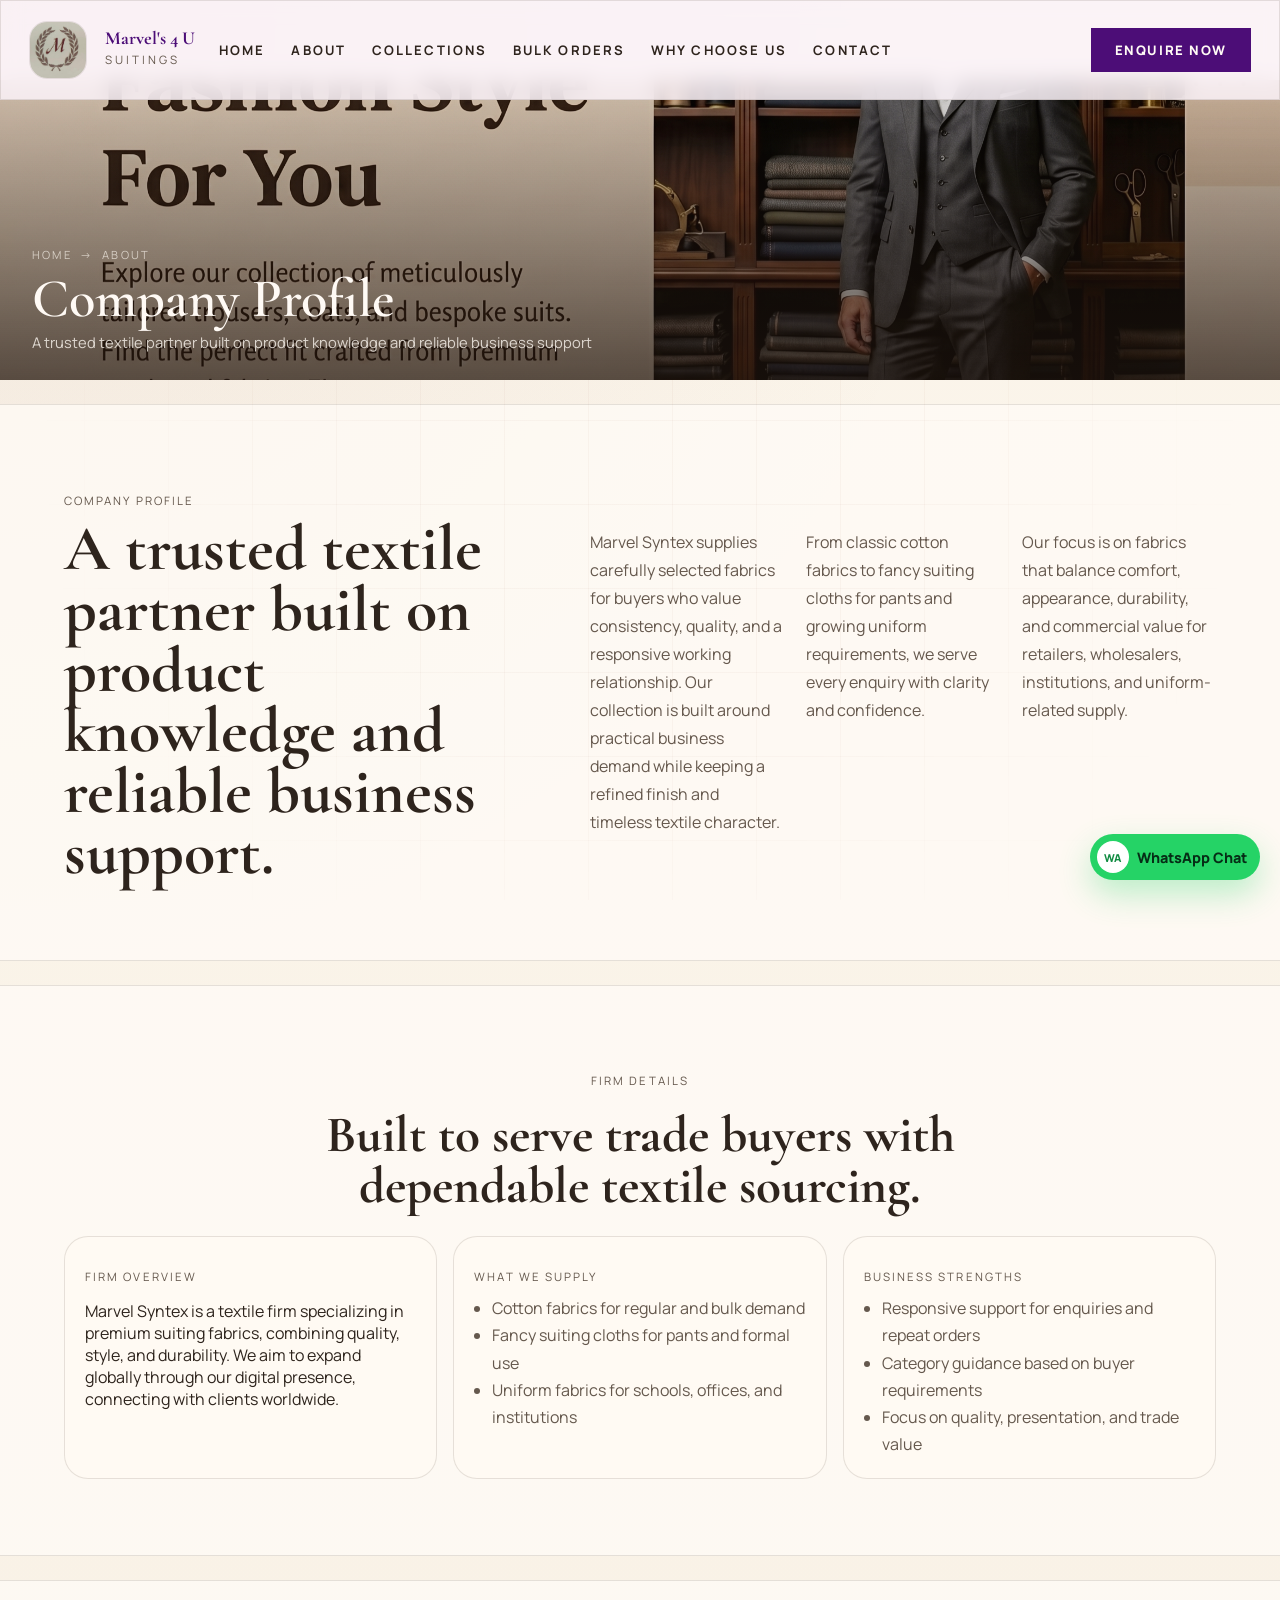
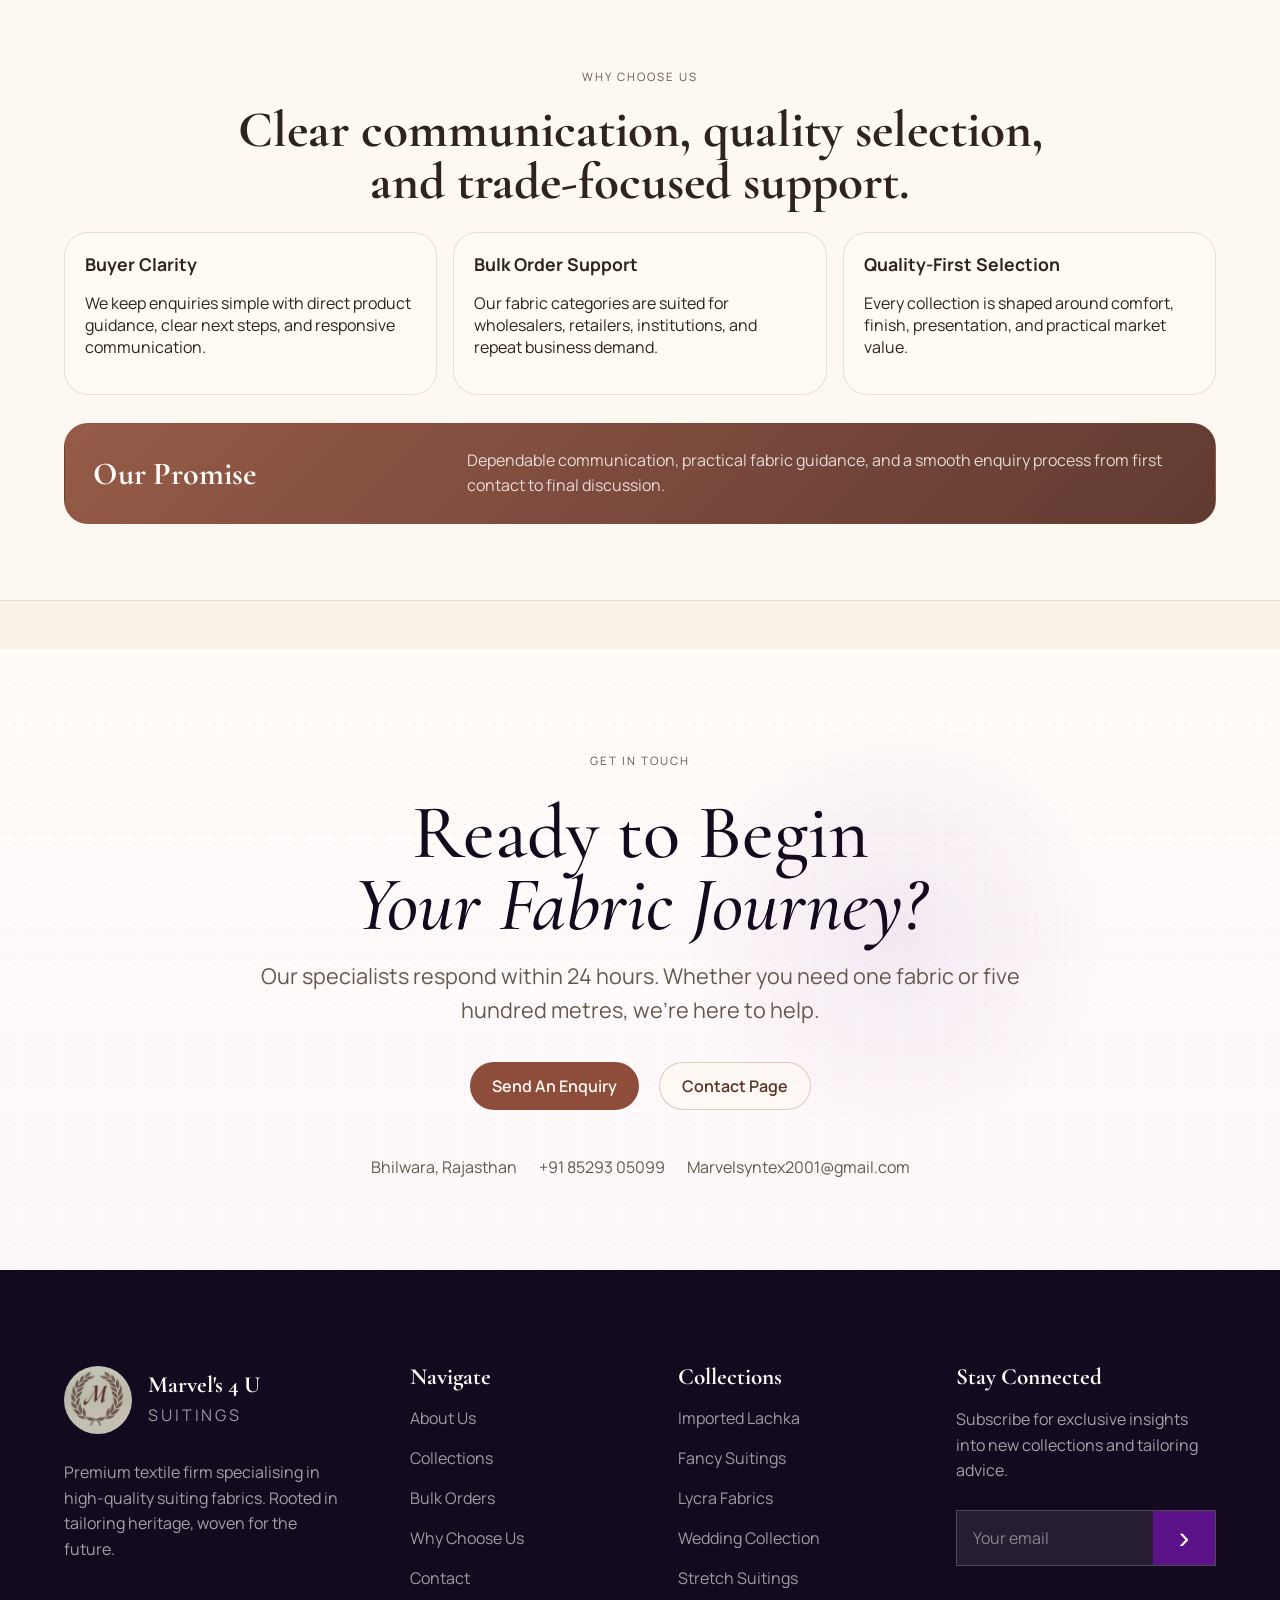
==== commit 470527eb: "Add files via upload" ====
--- a/about.html
+++ b/about.html
@@ -20,6 +20,26 @@
 </head>
 <body id="top" class="site-wide-page">
   <!-- ADDED: Dedicated About page created from the home page Company Profile content -->
+   <header class="site-header">
+  <div class="brand-block">
+    <img src="picture/marvel_logo.jpeg" alt="Firm logo" class="brand-logo">
+    <div>
+      <h1>Marvel's 4 U</h1>
+      <p class="eyebrow">Suitings</p>
+    </div>
+  </div>
+  <nav class="site-nav">
+    <a href="index.html"><b>Home</b></a>
+    <a href="about.html"><b>About</b></a>
+    <a href="index.html#catalogue"><b>Collections</b></a>
+    <a href="b2b.html"><b>Bulk Orders</b></a>
+    <a href="about.html#why-choose-us"><b>Why Choose Us</b></a>
+    <a href="contact.html"><b>Contact</b></a>
+  </nav>
+  <div class="landing-header-actions">
+    <a class="landing-enquire" href="https://wa.me/918529305099?text=Hello%2C%20I%20want%20to%20enquire%20about%20Marvel%27s%204%20U%20Suitings." target="_blank" rel="noreferrer">Enquire Now</a>
+  </div>
+</header>
   <div class="page-shell">
     <div class="cat-hero-banner about-hero-banner">
       <img src="picture/Marvel Syntex landinf banner.jpeg" alt="Marvel's 4 U Suitings textile presentation">
--- a/index.css
+++ b/index.css
@@ -1,48 +1,49 @@
-:root {
-  --bg: #f8f2e8;
-  --bg-soft: #fffaf3;
-  --surface: rgba(255, 250, 243, 0.82);
-  --surface-strong: #fffdf8;
-  --text: #2e241d;
-  --muted: #65584d;
-  --line: rgba(101, 88, 77, 0.16);
-  --accent: #8d4d3a;
-  --accent-deep: #5a3228;
-  --accent-soft: #ead7cb;
-  --olive: #6f7550;
-  --shadow: 0 20px 50px rgba(78, 51, 35, 0.12);
-}
-
-* {
-  box-sizing: border-box;
-}
-
-html {
-  scroll-behavior: smooth;
-}
-
-body {
-  margin: 0;
-  min-height: 100vh;
-  font-family: "Manrope", sans-serif;
-  color: var(--text);
-  background:
-    radial-gradient(circle at top left, rgba(141, 77, 58, 0.08), transparent 28%),
-    linear-gradient(180deg, #fbf5eb 0%, #f7efe2 100%);
-}
-
-body::before {
-  content: "";
-  position: fixed;
-  inset: 0;
-  pointer-events: none;
-  background-image:
-    linear-gradient(rgba(141, 77, 58, 0.04) 1px, transparent 1px),
-    linear-gradient(90deg, rgba(141, 77, 58, 0.04) 1px, transparent 1px);
-  background-size: 84px 84px;
-  mask-image: radial-gradient(circle at center, black 35%, transparent 78%);
-}
-
+:root {
+  --bg: #f8f2e8;
+  --bg-soft: #fffaf3;
+  --surface: rgba(255, 250, 243, 0.82);
+  --surface-strong: #fffdf8;
+  --text: #2e241d;
+  --muted: #65584d;
+  --line: rgba(101, 88, 77, 0.16);
+  --accent: #8d4d3a;
+  --accent-deep: #5a3228;
+  --accent-soft: #ead7cb;
+  --olive: #6f7550;
+  --shadow: 0 20px 50px rgba(78, 51, 35, 0.12);
+}
+
+* {
+  box-sizing: border-box;
+}
+
+html {
+  scroll-behavior: smooth;
+}
+
+body {
+  margin: 0;
+  min-height: 100vh;
+  padding-top: 80px;
+  font-family: "Manrope", sans-serif;
+  color: var(--text);
+  background:
+    radial-gradient(circle at top left, rgba(141, 77, 58, 0.08), transparent 28%),
+    linear-gradient(180deg, #fbf5eb 0%, #f7efe2 100%);
+}
+
+body::before {
+  content: "";
+  position: fixed;
+  inset: 0;
+  pointer-events: none;
+  background-image:
+    linear-gradient(rgba(141, 77, 58, 0.04) 1px, transparent 1px),
+    linear-gradient(90deg, rgba(141, 77, 58, 0.04) 1px, transparent 1px);
+  background-size: 84px 84px;
+  mask-image: radial-gradient(circle at center, black 35%, transparent 78%);
+}
+
 .page-shell {
   width: min(1180px, calc(100% - 32px));
   margin: 24px auto 48px;
@@ -89,26 +90,35 @@
   width: 100%;
   border-radius: 0;
 }
-
-.site-header,
-.hero,
-.info-strip,
-.section-block,
-.contact-banner {
-  position: relative;
-  overflow: hidden;
-}
-
+
+.site-header,
+.hero,
+.info-strip,
+.section-block,
+.contact-banner {
+  position: relative;
+  overflow: hidden;
+}
+
 .site-header {
   display: flex;
   align-items: center;
   justify-content: space-between;
   gap: 24px;
-  padding: 20px 28px;
-  background: rgba(255, 250, 243, 0.7);
-  border: 1px solid var(--line);
-  border-radius: 28px;
+  padding: 20px 28px;
+  background: rgba(255, 250, 243, 0.98);
+  border: 1px solid var(--line);
+  border-radius: 0;
   backdrop-filter: blur(10px);
+  
+  /* NEW: Add these lines */
+  position: fixed;
+  top: 0;
+  left: 0;
+  right: 0;
+  z-index: 1000;
+  width: 100%;
+  box-shadow: 0 2px 12px rgba(78, 51, 35, 0.1);
 }
 
 /* CHANGED: Reference-style landing header spacing */
@@ -126,70 +136,70 @@
   padding-left: clamp(18px, 3vw, 44px);
   padding-right: clamp(18px, 3vw, 44px);
 }
-
-.brand-block {
-  display: flex;
-  align-items: center;
-  gap: 18px;
-}
-
-.brand-mark {
-  display: grid;
-  place-items: center;
-  width: 58px;
-  height: 58px;
-  border-radius: 18px;
-  background: linear-gradient(135deg, var(--accent), var(--accent-deep));
-  color: #fff8f2;
-  font-weight: 700;
-  letter-spacing: 0.16em;
-}
-
-.eyebrow,
-.section-tag,
-.note-label,
-.info-strip span,
-.product-number {
-  text-transform: uppercase;
-  letter-spacing: 0.18em;
-  font-size: 0.72rem;
-}
-
-.eyebrow,
-.section-tag,
-.note-label,
-.info-strip span {
-  color: var(--muted);
-}
-
-.brand-block h1,
-.section-heading h2,
-.hero-copy h2,
-.contact-banner h2,
-.product-card h3,
-.content-card h3,
-.hero-note h3 {
-  margin: 0;
-  font-family: "Cormorant Garamond", serif;
-}
-
-.brand-block h1 {
-  font-size: clamp(1.8rem, 4vw, 2.4rem);
-}
-
+
+.brand-block {
+  display: flex;
+  align-items: center;
+  gap: 18px;
+}
+
+.brand-mark {
+  display: grid;
+  place-items: center;
+  width: 58px;
+  height: 58px;
+  border-radius: 18px;
+  background: linear-gradient(135deg, var(--accent), var(--accent-deep));
+  color: #fff8f2;
+  font-weight: 700;
+  letter-spacing: 0.16em;
+}
+
+.eyebrow,
+.section-tag,
+.note-label,
+.info-strip span,
+.product-number {
+  text-transform: uppercase;
+  letter-spacing: 0.18em;
+  font-size: 0.72rem;
+}
+
+.eyebrow,
+.section-tag,
+.note-label,
+.info-strip span {
+  color: var(--muted);
+}
+
+.brand-block h1,
+.section-heading h2,
+.hero-copy h2,
+.contact-banner h2,
+.product-card h3,
+.content-card h3,
+.hero-note h3 {
+  margin: 0;
+  font-family: "Cormorant Garamond", serif;
+}
+
+.brand-block h1 {
+  font-size: clamp(1.8rem, 4vw, 2.4rem);
+}
+
 .site-nav {
   display: flex;
   flex-wrap: wrap;
   /* CHANGED: Landing page nav spacing inspired by reference */
   gap: 26px;
 }
-
-.site-nav a,
-.product-card a {
-  color: inherit;
-  text-decoration: none;
-}
-
+
+.site-nav a,
+.product-card a {
+  color: inherit;
+  text-decoration: none;
+}
+
 .site-nav a {
   position: relative;
   /* CHANGED: Compact uppercase landing nav */
@@ -197,20 +207,20 @@
   letter-spacing: 0.16em;
   text-transform: uppercase;
 }
-
-.site-nav a::after {
-  content: "";
-  position: absolute;
-  left: 0;
-  bottom: -6px;
-  width: 100%;
-  height: 1px;
-  background: var(--accent);
-  transform: scaleX(0);
-  transform-origin: left;
-  transition: transform 180ms ease;
-}
-
+
+.site-nav a::after {
+  content: "";
+  position: absolute;
+  left: 0;
+  bottom: -6px;
+  width: 100%;
+  height: 1px;
+  background: var(--accent);
+  transform: scaleX(0);
+  transform-origin: left;
+  transition: transform 180ms ease;
+}
+
 .site-nav a:hover::after {
   transform: scaleX(1);
 }
@@ -279,7 +289,7 @@
   color: var(--muted);
   letter-spacing: 0.26em;
 }
-
+
 .hero {
   display: grid;
   /* CHANGED: Landing page layout gives more space to the hero image */
@@ -287,9 +297,9 @@
   gap: 28px;
   margin-top: 24px;
   padding: 36px;
-  border-radius: 34px;
-  background: linear-gradient(145deg, rgba(255, 251, 246, 0.92), rgba(245, 235, 221, 0.88));
-  border: 1px solid rgba(101, 88, 77, 0.14);
+  border-radius: 34px;
+  background: linear-gradient(145deg, rgba(255, 251, 246, 0.92), rgba(245, 235, 221, 0.88));
+  border: 1px solid rgba(101, 88, 77, 0.14);
   box-shadow: var(--shadow);
 }
 
@@ -394,19 +404,19 @@
   justify-content: center;
   margin-top: 26px;
 }
-
-.hero::after,
-.section-block::after,
-.contact-banner::after {
-  content: "";
-  position: absolute;
-  inset: auto -40px -60px auto;
-  width: 180px;
-  height: 180px;
-  border-radius: 50%;
-  background: radial-gradient(circle, rgba(141, 77, 58, 0.12), transparent 70%);
-}
-
+
+.hero::after,
+.section-block::after,
+.contact-banner::after {
+  content: "";
+  position: absolute;
+  inset: auto -40px -60px auto;
+  width: 180px;
+  height: 180px;
+  border-radius: 50%;
+  background: radial-gradient(circle, rgba(141, 77, 58, 0.12), transparent 70%);
+}
+
 .hero-copy {
   display: grid;
   gap: 18px;
@@ -416,71 +426,71 @@
 .hero-copy h2 {
   font-size: clamp(2.8rem, 5vw, 4.8rem);
   line-height: 0.96;
-}
-
-.hero-text,
-.content-card p,
-.product-card p,
-.contact-banner p,
-.hero-note p,
-.detail-list {
-  color: var(--muted);
-  line-height: 1.75;
-}
-
-.hero-actions,
-.contact-actions {
-  display: flex;
-  flex-wrap: wrap;
-  gap: 14px;
-}
-
-.button {
-  display: inline-flex;
-  align-items: center;
-  justify-content: center;
-  min-height: 48px;
-  padding: 12px 22px;
-  border-radius: 999px;
-  font-weight: 600;
-  text-decoration: none;
-  transition: transform 180ms ease, background 180ms ease, border-color 180ms ease;
-}
-
-.button:hover {
-  transform: translateY(-1px);
-}
-
-.button-primary {
-  background: var(--accent);
-  color: #fffaf5;
-}
-
-.button-primary:hover {
-  background: var(--accent-deep);
-}
-
-.button-secondary {
-  border: 1px solid rgba(141, 77, 58, 0.28);
-  color: var(--accent-deep);
-  background: rgba(255, 250, 243, 0.7);
-}
-
-.hero-points,
-.detail-list {
-  margin: 0;
-  padding-left: 18px;
-}
-
-.hero-card,
-.content-card,
-.product-card,
-.contact-banner,
-.info-strip,
-.section-block {
-  border: 1px solid var(--line);
-}
-
+}
+
+.hero-text,
+.content-card p,
+.product-card p,
+.contact-banner p,
+.hero-note p,
+.detail-list {
+  color: var(--muted);
+  line-height: 1.75;
+}
+
+.hero-actions,
+.contact-actions {
+  display: flex;
+  flex-wrap: wrap;
+  gap: 14px;
+}
+
+.button {
+  display: inline-flex;
+  align-items: center;
+  justify-content: center;
+  min-height: 48px;
+  padding: 12px 22px;
+  border-radius: 999px;
+  font-weight: 600;
+  text-decoration: none;
+  transition: transform 180ms ease, background 180ms ease, border-color 180ms ease;
+}
+
+.button:hover {
+  transform: translateY(-1px);
+}
+
+.button-primary {
+  background: var(--accent);
+  color: #fffaf5;
+}
+
+.button-primary:hover {
+  background: var(--accent-deep);
+}
+
+.button-secondary {
+  border: 1px solid rgba(141, 77, 58, 0.28);
+  color: var(--accent-deep);
+  background: rgba(255, 250, 243, 0.7);
+}
+
+.hero-points,
+.detail-list {
+  margin: 0;
+  padding-left: 18px;
+}
+
+.hero-card,
+.content-card,
+.product-card,
+.contact-banner,
+.info-strip,
+.section-block {
+  border: 1px solid var(--line);
+}
+
 .hero-card {
   display: grid;
   gap: 18px;
@@ -492,163 +502,163 @@
 .fabric-showcase {
   display: grid;
   grid-template-columns: repeat(2, 1fr);
-  gap: 14px;
-}
-
-.swatch {
-  min-height: 150px;
-  border-radius: 22px;
-  position: relative;
-  overflow: hidden;
-}
-
-.swatch::before,
-.swatch::after {
-  content: "";
-  position: absolute;
-  inset: 0;
-}
-
-.swatch::before {
-  background:
-    linear-gradient(90deg, rgba(255, 255, 255, 0.22) 0 12%, transparent 12% 24%, rgba(255, 255, 255, 0.15) 24% 36%, transparent 36% 100%);
-  mix-blend-mode: soft-light;
-}
-
-.swatch::after {
-  background-image: repeating-linear-gradient(
-    0deg,
-    rgba(255, 255, 255, 0.14) 0 1px,
-    transparent 1px 7px
-  );
-  opacity: 0.7;
-}
-
-.swatch-cream {
-  background: linear-gradient(135deg, #efe0c4, #d7c29b);
-}
-
-.swatch-sand {
-  background: linear-gradient(135deg, #d6bc97, #ac8765);
-}
-
-.swatch-maroon {
-  background: linear-gradient(135deg, #8d4d3a, #633427);
-}
-
-.swatch-olive {
-  background: linear-gradient(135deg, #89906b, #5c6146);
-}
-
-.hero-note {
-  display: grid;
-  gap: 12px;
-}
-
-.note-grid {
-  display: grid;
-  gap: 12px;
-}
-
-.note-grid article {
-  padding: 16px;
-  border-radius: 20px;
-  background: var(--bg-soft);
-  border: 1px solid rgba(101, 88, 77, 0.1);
-}
-
-.info-strip {
-  display: grid;
-  grid-template-columns: repeat(3, 1fr);
-  gap: 18px;
-  margin-top: 22px;
-  padding: 18px 24px;
-  border-radius: 24px;
-  background: rgba(255, 251, 246, 0.76);
-}
-
-.info-strip div {
-  display: grid;
-  gap: 6px;
-}
-
-.info-strip strong {
-  font-size: 1rem;
-}
-
-.section-block {
-  margin-top: 24px;
-  padding: 32px;
-  border-radius: 30px;
-  background: rgba(255, 252, 247, 0.78);
-  box-shadow: var(--shadow);
-}
-
-.section-heading {
-  display: grid;
-  gap: 10px;
-  max-width: 760px;
-}
-
-.section-heading h2,
-.contact-banner h2 {
-  font-size: clamp(2.1rem, 4vw, 3.2rem);
-  line-height: 1;
-}
-
-.two-column,
-.catalogue-grid {
-  display: grid;
-  gap: 20px;
-  margin-top: 24px;
-}
-
-.two-column {
-  grid-template-columns: 0.85fr 1.15fr;
-  align-items: start;
-}
-
-.content-card,
-.product-card {
-  padding: 24px;
-  border-radius: 24px;
-  background: var(--surface);
-}
-
-.bordered-card {
-  background:
-    linear-gradient(180deg, rgba(255, 250, 243, 0.92), rgba(248, 239, 226, 0.92)),
-    linear-gradient(90deg, transparent 0 92%, rgba(141, 77, 58, 0.12) 92% 100%);
-}
-
-.catalogue-grid {
-  grid-template-columns: repeat(3, minmax(0, 1fr));
-}
-
-.product-card {
-  display: grid;
-  gap: 16px;
-}
-
-.product-number {
-  color: var(--accent);
-  font-weight: 700;
-}
-
-.product-card h3 {
-  font-size: 2rem;
-}
-
-.product-card a {
-  width: fit-content;
-  color: var(--accent-deep);
-  font-weight: 700;
-}
-
-.product-card a:hover {
-  color: var(--accent);
-}
-
+  gap: 14px;
+}
+
+.swatch {
+  min-height: 150px;
+  border-radius: 22px;
+  position: relative;
+  overflow: hidden;
+}
+
+.swatch::before,
+.swatch::after {
+  content: "";
+  position: absolute;
+  inset: 0;
+}
+
+.swatch::before {
+  background:
+    linear-gradient(90deg, rgba(255, 255, 255, 0.22) 0 12%, transparent 12% 24%, rgba(255, 255, 255, 0.15) 24% 36%, transparent 36% 100%);
+  mix-blend-mode: soft-light;
+}
+
+.swatch::after {
+  background-image: repeating-linear-gradient(
+    0deg,
+    rgba(255, 255, 255, 0.14) 0 1px,
+    transparent 1px 7px
+  );
+  opacity: 0.7;
+}
+
+.swatch-cream {
+  background: linear-gradient(135deg, #efe0c4, #d7c29b);
+}
+
+.swatch-sand {
+  background: linear-gradient(135deg, #d6bc97, #ac8765);
+}
+
+.swatch-maroon {
+  background: linear-gradient(135deg, #8d4d3a, #633427);
+}
+
+.swatch-olive {
+  background: linear-gradient(135deg, #89906b, #5c6146);
+}
+
+.hero-note {
+  display: grid;
+  gap: 12px;
+}
+
+.note-grid {
+  display: grid;
+  gap: 12px;
+}
+
+.note-grid article {
+  padding: 16px;
+  border-radius: 20px;
+  background: var(--bg-soft);
+  border: 1px solid rgba(101, 88, 77, 0.1);
+}
+
+.info-strip {
+  display: grid;
+  grid-template-columns: repeat(3, 1fr);
+  gap: 18px;
+  margin-top: 22px;
+  padding: 18px 24px;
+  border-radius: 24px;
+  background: rgba(255, 251, 246, 0.76);
+}
+
+.info-strip div {
+  display: grid;
+  gap: 6px;
+}
+
+.info-strip strong {
+  font-size: 1rem;
+}
+
+.section-block {
+  margin-top: 24px;
+  padding: 32px;
+  border-radius: 30px;
+  background: rgba(255, 252, 247, 0.78);
+  box-shadow: var(--shadow);
+}
+
+.section-heading {
+  display: grid;
+  gap: 10px;
+  max-width: 760px;
+}
+
+.section-heading h2,
+.contact-banner h2 {
+  font-size: clamp(2.1rem, 4vw, 3.2rem);
+  line-height: 1;
+}
+
+.two-column,
+.catalogue-grid {
+  display: grid;
+  gap: 20px;
+  margin-top: 24px;
+}
+
+.two-column {
+  grid-template-columns: 0.85fr 1.15fr;
+  align-items: start;
+}
+
+.content-card,
+.product-card {
+  padding: 24px;
+  border-radius: 24px;
+  background: var(--surface);
+}
+
+.bordered-card {
+  background:
+    linear-gradient(180deg, rgba(255, 250, 243, 0.92), rgba(248, 239, 226, 0.92)),
+    linear-gradient(90deg, transparent 0 92%, rgba(141, 77, 58, 0.12) 92% 100%);
+}
+
+.catalogue-grid {
+  grid-template-columns: repeat(3, minmax(0, 1fr));
+}
+
+.product-card {
+  display: grid;
+  gap: 16px;
+}
+
+.product-number {
+  color: var(--accent);
+  font-weight: 700;
+}
+
+.product-card h3 {
+  font-size: 2rem;
+}
+
+.product-card a {
+  width: fit-content;
+  color: var(--accent-deep);
+  font-weight: 700;
+}
+
+.product-card a:hover {
+  color: var(--accent);
+}
+
 .b2b-section {
   background:
     linear-gradient(145deg, rgba(255, 251, 246, 0.92), rgba(238, 227, 213, 0.9));
@@ -751,26 +761,26 @@
   color: var(--muted);
   line-height: 1.6;
 }
-
-.accent-card {
-  background: linear-gradient(145deg, rgba(141, 77, 58, 0.94), rgba(95, 53, 42, 0.96));
-  color: #fff9f4;
-}
-
-.accent-card p {
-  color: rgba(255, 249, 244, 0.82);
-}
-
+
+.accent-card {
+  background: linear-gradient(145deg, rgba(141, 77, 58, 0.94), rgba(95, 53, 42, 0.96));
+  color: #fff9f4;
+}
+
+.accent-card p {
+  color: rgba(255, 249, 244, 0.82);
+}
+
 .contact-banner {
   display: flex;
-  align-items: center;
-  justify-content: space-between;
-  gap: 24px;
-  margin-top: 24px;
-  padding: 32px;
-  border-radius: 30px;
-  background:
-    linear-gradient(135deg, rgba(251, 245, 235, 0.94), rgba(239, 227, 209, 0.92));
+  align-items: center;
+  justify-content: space-between;
+  gap: 24px;
+  margin-top: 24px;
+  padding: 32px;
+  border-radius: 30px;
+  background:
+    linear-gradient(135deg, rgba(251, 245, 235, 0.94), rgba(239, 227, 209, 0.92));
   box-shadow: var(--shadow);
 }
 
@@ -1019,17 +1029,17 @@
   transform: translateY(-2px);
   box-shadow: 0 18px 38px rgba(37, 211, 102, 0.38);
 }
-
+
 @media (max-width: 980px) {
   .site-header,
   .contact-banner,
   .hero,
-  .two-column,
-  .catalogue-grid,
-  .info-strip {
-    grid-template-columns: 1fr;
-  }
-
+  .two-column,
+  .catalogue-grid,
+  .info-strip {
+    grid-template-columns: 1fr;
+  }
+
   .site-header,
   .contact-banner {
     display: grid;
@@ -1043,7 +1053,7 @@
   .hero {
     padding: 28px;
   }
-
+
   .catalogue-grid,
   .two-column,
   .info-strip {
@@ -1096,7 +1106,7 @@
     border-radius: 0 0 24px 24px;
   }
 }
-
+
 @media (max-width: 720px) {
   .page-shell {
     width: min(100% - 18px, 100%);
@@ -1113,8 +1123,8 @@
   .hero,
   .section-block,
   .contact-banner,
-  .info-strip {
-    padding: 22px;
+  .info-strip {
+    padding: 22px;
     border-radius: 24px;
   }
 
@@ -1123,11 +1133,11 @@
   .home-page .landing-hero {
     border-radius: 0;
   }
-
-  .brand-block {
-    align-items: flex-start;
-  }
-
+
+  .brand-block {
+    align-items: flex-start;
+  }
+
   .site-nav {
     gap: 12px 16px;
   }
@@ -1223,57 +1233,57 @@
   .bulk-benefit-card {
     min-height: auto;
   }
-
-  .swatch {
-    min-height: 120px;
-  }
-}
-.brand-logo {
-  width: 58px;
-  height: 58px;
-  object-fit: cover;
-  border-radius: 18px;
-  border: 1px solid rgba(101, 88, 77, 0.14);
-  display: block;
-}
-.hero-banner {
-  display: block;
-  width: 100%;
-  max-width: 420px;
-  height: auto;
-  margin-bottom: 18px;
-  border-radius: 18px;
-}
-.business-grid,
-.contact-grid {
-  display: grid;
-  gap: 20px;
-  margin-top: 24px;
-}
-
-.business-grid {
-  grid-template-columns: repeat(3, minmax(180px, 1fr));
-  gap: 16px;
-}
-
-.contact-grid {
-  grid-template-columns: repeat(2, minmax(0, 1fr));
-}
-
-@media (max-width: 600px) {
-  .contact-grid {
-    grid-template-columns: 1fr;
-  }
-}
-.content-card,
-.business-card {
-  height: 100%;
-}
-
-.business-card {
-  padding: 20px;
-}
-
+
+  .swatch {
+    min-height: 120px;
+  }
+}
+.brand-logo {
+  width: 58px;
+  height: 58px;
+  object-fit: cover;
+  border-radius: 18px;
+  border: 1px solid rgba(101, 88, 77, 0.14);
+  display: block;
+}
+.hero-banner {
+  display: block;
+  width: 100%;
+  max-width: 420px;
+  height: auto;
+  margin-bottom: 18px;
+  border-radius: 18px;
+}
+.business-grid,
+.contact-grid {
+  display: grid;
+  gap: 20px;
+  margin-top: 24px;
+}
+
+.business-grid {
+  grid-template-columns: repeat(3, minmax(180px, 1fr));
+  gap: 16px;
+}
+
+.contact-grid {
+  grid-template-columns: repeat(2, minmax(0, 1fr));
+}
+
+@media (max-width: 600px) {
+  .contact-grid {
+    grid-template-columns: 1fr;
+  }
+}
+.content-card,
+.business-card {
+  height: 100%;
+}
+
+.business-card {
+  padding: 20px;
+}
+
 .business-card h3 {
   font-size: 1.1rem;
   line-height: 1.3;
@@ -1361,258 +1371,266 @@
   color: rgba(255, 250, 245, 0.82);
   line-height: 1.6;
 }
-
-.business-card .detail-list {
-  padding-left: 18px;
-  line-height: 1.7;
-}
-.business-card,
-.contact-card,
-.map-card {
-  padding: 24px;
-  border-radius: 24px;
-  background: rgba(255, 250, 243, 0.82);
-  border: 1px solid rgba(101, 88, 77, 0.16);
-}
-
-.business-card h3,
-.contact-card h3 {
-  font-size: clamp(0.95rem, 2.5vw, 1.35rem);
-  margin: 0 0 10px;
-  word-break: break-word;
-  overflow-wrap: break-word;
-}
-
-.download-actions {
-  display: grid;
-  gap: 14px;
-}
-
-.download-note {
-  margin: 0;
-  color: #65584d;
-}
-
-.map-card {
-  margin-top: 20px;
-  min-height: 180px;
-  display: grid;
-  align-content: center;
-}
-.map-card iframe {
-  width: 100%;
-  height: 320px;
-  border: 0;
-  border-radius: 18px;
-  margin-top: 12px;
-}
-.firm-details-heading {
-  margin-top: 28px;
-}
-
-.business-grid {
-  display: grid;
-  grid-template-columns: repeat(3, minmax(0, 1fr));
-  gap: 20px;
-  margin-top: 24px;
-}
-
-.business-card {
-  padding: 24px;
-  border-radius: 24px;
-  background: rgba(255, 250, 243, 0.82);
-  border: 1px solid rgba(101, 88, 77, 0.16);
-}
-
-.business-card h3 {
-  font-size: 2rem;
-  margin: 0 0 10px;
-}
-
-@media (max-width: 980px) {
-  .business-grid {
-    grid-template-columns: 1fr;
-  }
-}
-.two-column {
-  display: grid;
-  grid-template-columns: 0.85fr 1.15fr;
-  gap: 20px;
-  align-items: start;
-}
-
-.left-column {
-  display: grid;
-  gap: 20px;
-}
-
-.firm-details-card {
-  height: fit-content;
-}
-
-.business-grid {
-  display: grid;
-  grid-template-columns: repeat(3, minmax(180px, 1fr));
-  gap: 16px;
-  margin-top: 24px;
-}
-
-.business-card {
-  padding: 20px;
-  border-radius: 24px;
-  background: rgba(255, 250, 243, 0.82);
-  border: 1px solid rgba(101, 88, 77, 0.16);
-}
-
-.business-card h3 {
-  font-size: 1.1rem;
-  line-height: 1.3;
-  margin: 0 0 12px;
-}
-
-@media (max-width: 980px) {
-  .two-column {
-    grid-template-columns: 1fr;
-  }
-
-  .business-grid {
-    grid-template-columns: 1fr;
-  }
-}
-.bordered-card {
-  padding: 28px;
-}
-.buyer-points-grid {
-  display: grid;
-  grid-template-columns: repeat(2, minmax(0, 1fr));
-  column-gap: 48px;
-  row-gap: 16px;
-  margin-top: 16px;
-}
-
-.buyer-points-grid .detail-list {
-  margin: 0;
-  padding-left: 18px;
-}
-
-.buyer-points-grid .detail-list li {
-  margin-bottom: 10px;
-}
-@media (max-width: 720px) {
-  .buyer-points-grid {
-    grid-template-columns: 1fr;
-  }
-}
-.quick-facts-card {
-  margin-top: 2px;
-}
-.eyebrow {
-  margin: 0 0 4px;
-}
-
-.brand-block h1 {
-  margin: 0;
-}
-.site-footer {
-  width: min(1180px, calc(100% - 32px));
-  margin: 24px auto 0;
-  margin-top: 24px;
-  background: #6f2f28;
-  color: #fffaf5;
-  min-height: 78px;
-  padding: 14px 70px 14px 28px;
-  border-radius: 24px 24px 0 0;
-  display: flex;
-  align-items: center;
-  justify-content: center;
-  position: relative;
-  text-align: center;
-}
-@media (max-width: 480px) {
-  .site-footer {
-    padding: 18px 70px 18px 18px;
-    min-height: auto;
-  }
-
-  .back-to-top {
-    width: 40px;
-    height: 40px;
-    font-size: 0.9rem;
-    right: 12px;
-  }
-}
-.site-footer p {
-  margin: 0;
-  font-size: 0.9rem;
-  letter-spacing: 0.2em;
-  text-transform: uppercase;
-  line-height: 1.2;
-}
-
-.back-to-top {
-  position: absolute;
-  right: 24px;
-  top: 50%;
-  transform: translateY(-50%);
-  width: 52px;
-  height: 52px;
-  border-radius: 50%;
-  background: #fff;
-  color: #6f2f28;
-  display: grid;
-  place-items: center;
-  text-decoration: none;
-  font-size: 1.1rem;
-  font-weight: 700;
-  box-shadow: 0 8px 18px rgba(0, 0, 0, 0.12);
-}
-
-.site-footer p {
-  margin: 0;
-  font-size: 0.9rem;
-  letter-spacing: 0.2em;
-  text-transform: uppercase;
-}
-.product-link {
-  display: block;
-  color: inherit;
-  text-decoration: none;
-  height: 100%;
-}
-
-.product-link:hover h3 {
-  color: #8d4d3a;
-}
-.floating-contact-tab {
-  position: fixed;
-  right: 0;
-  top: 52%;
-  transform: translateY(-50%);
-  z-index: 20;
-  background: #a30f1b;
-  color: #fff;
-  padding: 18px 12px;
-  border-radius: 14px 0 0 14px;
-  box-shadow: 0 14px 30px rgba(91, 12, 19, 0.28);
-  writing-mode: vertical-rl;
-  text-orientation: mixed;
-  font-weight: 800;
-  letter-spacing: 0.05em;
-  text-transform: uppercase;
-  transition: background 0.2s ease, transform 0.2s ease, padding 0.2s ease;
-}
-
-.floating-contact-tab span {
-  display: block;
-}
-
-.floating-contact-tab:hover,
-.floating-contact-tab:focus-visible {
-  background: #7f0913;
-  transform: translateY(-50%) translateX(-4px);
-  padding-left: 14px;
-  padding-right: 14px;
-}
+
+.business-card .detail-list {
+  padding-left: 18px;
+  line-height: 1.7;
+}
+.business-card,
+.contact-card,
+.map-card {
+  padding: 24px;
+  border-radius: 24px;
+  background: rgba(255, 250, 243, 0.82);
+  border: 1px solid rgba(101, 88, 77, 0.16);
+}
+
+.business-card h3,
+.contact-card h3 {
+  font-size: clamp(0.95rem, 2.5vw, 1.35rem);
+  margin: 0 0 10px;
+  word-break: break-word;
+  overflow-wrap: break-word;
+}
+
+.download-actions {
+  display: grid;
+  gap: 14px;
+}
+
+.download-note {
+  margin: 0;
+  color: #65584d;
+}
+
+.map-card {
+  margin-top: 20px;
+  min-height: 180px;
+  display: grid;
+  align-content: center;
+}
+.map-card iframe {
+  width: 100%;
+  height: 320px;
+  border: 0;
+  border-radius: 18px;
+  margin-top: 12px;
+}
+.firm-details-heading {
+  margin-top: 28px;
+}
+
+.business-grid {
+  display: grid;
+  grid-template-columns: repeat(3, minmax(0, 1fr));
+  gap: 20px;
+  margin-top: 24px;
+}
+
+.business-card {
+  padding: 24px;
+  border-radius: 24px;
+  background: rgba(255, 250, 243, 0.82);
+  border: 1px solid rgba(101, 88, 77, 0.16);
+}
+
+.business-card h3 {
+  font-size: 2rem;
+  margin: 0 0 10px;
+}
+
+@media (max-width: 980px) {
+  .business-grid {
+    grid-template-columns: 1fr;
+  }
+}
+.two-column {
+  display: grid;
+  grid-template-columns: 0.85fr 1.15fr;
+  gap: 20px;
+  align-items: start;
+}
+
+.left-column {
+  display: grid;
+  gap: 20px;
+}
+
+.firm-details-card {
+  height: fit-content;
+}
+
+.business-grid {
+  display: grid;
+  grid-template-columns: repeat(3, minmax(180px, 1fr));
+  gap: 16px;
+  margin-top: 24px;
+}
+
+.business-card {
+  padding: 20px;
+  border-radius: 24px;
+  background: rgba(255, 250, 243, 0.82);
+  border: 1px solid rgba(101, 88, 77, 0.16);
+}
+
+.business-card h3 {
+  font-size: 1.1rem;
+  line-height: 1.3;
+  margin: 0 0 12px;
+}
+
+@media (max-width: 980px) {
+  .two-column {
+    grid-template-columns: 1fr;
+  }
+
+  .business-grid {
+    grid-template-columns: 1fr;
+  }
+  /* ADDED: About page mobile fixes */
+  .about-profile-layout {
+    grid-template-columns: 1fr;
+  }
+
+  .about-profile-copy {
+    grid-template-columns: 1fr;
+  }
+}
+.bordered-card {
+  padding: 28px;
+}
+.buyer-points-grid {
+  display: grid;
+  grid-template-columns: repeat(2, minmax(0, 1fr));
+  column-gap: 48px;
+  row-gap: 16px;
+  margin-top: 16px;
+}
+
+.buyer-points-grid .detail-list {
+  margin: 0;
+  padding-left: 18px;
+}
+
+.buyer-points-grid .detail-list li {
+  margin-bottom: 10px;
+}
+@media (max-width: 720px) {
+  .buyer-points-grid {
+    grid-template-columns: 1fr;
+  }
+}
+.quick-facts-card {
+  margin-top: 2px;
+}
+.eyebrow {
+  margin: 0 0 4px;
+}
+
+.brand-block h1 {
+  margin: 0;
+}
+.site-footer {
+  width: min(1180px, calc(100% - 32px));
+  margin: 24px auto 0;
+  margin-top: 24px;
+  background: #6f2f28;
+  color: #fffaf5;
+  min-height: 78px;
+  padding: 14px 70px 14px 28px;
+  border-radius: 24px 24px 0 0;
+  display: flex;
+  align-items: center;
+  justify-content: center;
+  position: relative;
+  text-align: center;
+}
+@media (max-width: 480px) {
+  .site-footer {
+    padding: 18px 70px 18px 18px;
+    min-height: auto;
+  }
+
+  .back-to-top {
+    width: 40px;
+    height: 40px;
+    font-size: 0.9rem;
+    right: 12px;
+  }
+}
+.site-footer p {
+  margin: 0;
+  font-size: 0.9rem;
+  letter-spacing: 0.2em;
+  text-transform: uppercase;
+  line-height: 1.2;
+}
+
+.back-to-top {
+  position: absolute;
+  right: 24px;
+  top: 50%;
+  transform: translateY(-50%);
+  width: 52px;
+  height: 52px;
+  border-radius: 50%;
+  background: #fff;
+  color: #6f2f28;
+  display: grid;
+  place-items: center;
+  text-decoration: none;
+  font-size: 1.1rem;
+  font-weight: 700;
+  box-shadow: 0 8px 18px rgba(0, 0, 0, 0.12);
+}
+
+.site-footer p {
+  margin: 0;
+  font-size: 0.9rem;
+  letter-spacing: 0.2em;
+  text-transform: uppercase;
+}
+.product-link {
+  display: block;
+  color: inherit;
+  text-decoration: none;
+  height: 100%;
+}
+
+.product-link:hover h3 {
+  color: #8d4d3a;
+}
+.floating-contact-tab {
+  position: fixed;
+  right: 0;
+  top: 52%;
+  transform: translateY(-50%);
+  z-index: 20;
+  background: #a30f1b;
+  color: #fff;
+  padding: 18px 12px;
+  border-radius: 14px 0 0 14px;
+  box-shadow: 0 14px 30px rgba(91, 12, 19, 0.28);
+  writing-mode: vertical-rl;
+  text-orientation: mixed;
+  font-weight: 800;
+  letter-spacing: 0.05em;
+  text-transform: uppercase;
+  transition: background 0.2s ease, transform 0.2s ease, padding 0.2s ease;
+}
+
+.floating-contact-tab span {
+  display: block;
+}
+
+.floating-contact-tab:hover,
+.floating-contact-tab:focus-visible {
+  background: #7f0913;
+  transform: translateY(-50%) translateX(-4px);
+  padding-left: 14px;
+  padding-right: 14px;
+}
 .products-grid {
       display: grid;
       grid-template-columns: repeat(3, minmax(0, 1fr));
@@ -1650,124 +1668,124 @@
     .pcard {
       background: rgba(255, 252, 247, 0.88);
       border: 1px solid rgba(101, 88, 77, 0.16);
-      border-radius: 24px;
-      overflow: hidden;
-      display: flex;
-      flex-direction: column;
-      transition: transform 200ms ease, box-shadow 200ms ease;
-    }
-    .pcard:hover {
-      transform: translateY(-4px);
-      box-shadow: 0 24px 48px rgba(78, 51, 35, 0.14);
-    }
-    .pcard-img-placeholder {
-      width: 100%;
-      aspect-ratio: 4 / 3;
-      display: flex;
-      flex-direction: column;
-      align-items: center;
-      justify-content: center;
-      gap: 8px;
-      font-size: 0.72rem;
-      letter-spacing: 0.15em;
-      text-transform: uppercase;
-      font-family: "Manrope", sans-serif;
-      color: rgba(90, 50, 40, 0.45);
-    }
-    .pcard-img-placeholder svg { opacity: 0.3; }
-    .pcard-img-wrap { position: relative; }
-    .pcard-badge {
-      position: absolute;
-      top: 12px;
-      left: 12px;
-      background: #8d4d3a;
-      color: #fff9f4;
-      font-size: 0.65rem;
-      font-weight: 700;
-      letter-spacing: 0.14em;
-      text-transform: uppercase;
-      padding: 4px 10px;
-      border-radius: 999px;
-    }
-    .pcard-body {
-      padding: 18px 20px 20px;
-      display: flex;
-      flex-direction: column;
-      gap: 10px;
-      flex: 1;
-    }
-    .pcard-type {
-      font-size: 0.68rem;
-      letter-spacing: 0.18em;
-      text-transform: uppercase;
-      color: #65584d;
-      margin: 0;
-    }
-    .pcard-name {
-      font-family: "Cormorant Garamond", serif;
-      font-size: 1.45rem;
-      font-weight: 600;
-      margin: 0;
-      line-height: 1.2;
-      color: #2e241d;
-    }
-    .pcard-desc {
-      font-size: 0.88rem;
-      color: #65584d;
-      line-height: 1.65;
-      margin: 0;
-    }
-    .pcard-price-row {
-      display: flex;
-      align-items: baseline;
-      gap: 10px;
-      flex-wrap: wrap;
-      margin-top: 4px;
-    }
-    .pcard-price { font-size: 1.5rem; font-weight: 700; color: #5a3228; }
-    .pcard-price-unit { font-size: 0.78rem; color: #65584d; }
-    .pcard-mrp { font-size: 0.88rem; color: #65584d; text-decoration: line-through; }
-    .pcard-disc {
-      font-size: 0.72rem;
-      font-weight: 700;
-      background: rgba(111, 117, 80, 0.15);
-      color: #6f7550;
-      padding: 3px 8px;
-      border-radius: 999px;
-    }
-    .pcard-actions { display: flex; gap: 10px; margin-top: auto; padding-top: 6px; }
-    .pcard-btn {
-      flex: 1;
-      display: inline-flex;
-      align-items: center;
-      justify-content: center;
-      min-height: 42px;
-      padding: 10px 14px;
-      border-radius: 999px;
-      font-size: 0.82rem;
-      font-weight: 600;
-      text-decoration: none;
-      transition: transform 180ms ease, background 180ms ease;
-      font-family: "Manrope", sans-serif;
-    }
-    .pcard-btn:hover { transform: translateY(-1px); }
-    .pcard-enquire { background: #8d4d3a; color: #fffaf5; }
-    .pcard-enquire:hover { background: #5a3228; }
-    .pcard-call { border: 1px solid rgba(141,77,58,0.28); color: #5a3228; background: rgba(255,250,243,0.7); }
-    .filter-bar { display: flex; align-items: center; gap: 10px; flex-wrap: wrap; margin-top: 20px; }
-    .filter-label { font-size: 0.75rem; letter-spacing: 0.14em; text-transform: uppercase; color: #65584d; }
-    .filter-btn {
-      background: rgba(255,250,243,0.8);
-      border: 1px solid rgba(101,88,77,0.2);
-      border-radius: 999px;
-      padding: 7px 16px;
-      font-size: 0.82rem;
-      font-family: "Manrope", sans-serif;
-      color: #2e241d;
-      cursor: pointer;
-      transition: background 160ms, border-color 160ms;
-    }
-    .filter-btn:hover, .filter-btn.active { background: #8d4d3a; color: #fff9f4; border-color: #8d4d3a; }
+      border-radius: 24px;
+      overflow: hidden;
+      display: flex;
+      flex-direction: column;
+      transition: transform 200ms ease, box-shadow 200ms ease;
+    }
+    .pcard:hover {
+      transform: translateY(-4px);
+      box-shadow: 0 24px 48px rgba(78, 51, 35, 0.14);
+    }
+    .pcard-img-placeholder {
+      width: 100%;
+      aspect-ratio: 4 / 3;
+      display: flex;
+      flex-direction: column;
+      align-items: center;
+      justify-content: center;
+      gap: 8px;
+      font-size: 0.72rem;
+      letter-spacing: 0.15em;
+      text-transform: uppercase;
+      font-family: "Manrope", sans-serif;
+      color: rgba(90, 50, 40, 0.45);
+    }
+    .pcard-img-placeholder svg { opacity: 0.3; }
+    .pcard-img-wrap { position: relative; }
+    .pcard-badge {
+      position: absolute;
+      top: 12px;
+      left: 12px;
+      background: #8d4d3a;
+      color: #fff9f4;
+      font-size: 0.65rem;
+      font-weight: 700;
+      letter-spacing: 0.14em;
+      text-transform: uppercase;
+      padding: 4px 10px;
+      border-radius: 999px;
+    }
+    .pcard-body {
+      padding: 18px 20px 20px;
+      display: flex;
+      flex-direction: column;
+      gap: 10px;
+      flex: 1;
+    }
+    .pcard-type {
+      font-size: 0.68rem;
+      letter-spacing: 0.18em;
+      text-transform: uppercase;
+      color: #65584d;
+      margin: 0;
+    }
+    .pcard-name {
+      font-family: "Cormorant Garamond", serif;
+      font-size: 1.45rem;
+      font-weight: 600;
+      margin: 0;
+      line-height: 1.2;
+      color: #2e241d;
+    }
+    .pcard-desc {
+      font-size: 0.88rem;
+      color: #65584d;
+      line-height: 1.65;
+      margin: 0;
+    }
+    .pcard-price-row {
+      display: flex;
+      align-items: baseline;
+      gap: 10px;
+      flex-wrap: wrap;
+      margin-top: 4px;
+    }
+    .pcard-price { font-size: 1.5rem; font-weight: 700; color: #5a3228; }
+    .pcard-price-unit { font-size: 0.78rem; color: #65584d; }
+    .pcard-mrp { font-size: 0.88rem; color: #65584d; text-decoration: line-through; }
+    .pcard-disc {
+      font-size: 0.72rem;
+      font-weight: 700;
+      background: rgba(111, 117, 80, 0.15);
+      color: #6f7550;
+      padding: 3px 8px;
+      border-radius: 999px;
+    }
+    .pcard-actions { display: flex; gap: 10px; margin-top: auto; padding-top: 6px; }
+    .pcard-btn {
+      flex: 1;
+      display: inline-flex;
+      align-items: center;
+      justify-content: center;
+      min-height: 42px;
+      padding: 10px 14px;
+      border-radius: 999px;
+      font-size: 0.82rem;
+      font-weight: 600;
+      text-decoration: none;
+      transition: transform 180ms ease, background 180ms ease;
+      font-family: "Manrope", sans-serif;
+    }
+    .pcard-btn:hover { transform: translateY(-1px); }
+    .pcard-enquire { background: #8d4d3a; color: #fffaf5; }
+    .pcard-enquire:hover { background: #5a3228; }
+    .pcard-call { border: 1px solid rgba(141,77,58,0.28); color: #5a3228; background: rgba(255,250,243,0.7); }
+    .filter-bar { display: flex; align-items: center; gap: 10px; flex-wrap: wrap; margin-top: 20px; }
+    .filter-label { font-size: 0.75rem; letter-spacing: 0.14em; text-transform: uppercase; color: #65584d; }
+    .filter-btn {
+      background: rgba(255,250,243,0.8);
+      border: 1px solid rgba(101,88,77,0.2);
+      border-radius: 999px;
+      padding: 7px 16px;
+      font-size: 0.82rem;
+      font-family: "Manrope", sans-serif;
+      color: #2e241d;
+      cursor: pointer;
+      transition: background 160ms, border-color 160ms;
+    }
+    .filter-btn:hover, .filter-btn.active { background: #8d4d3a; color: #fff9f4; border-color: #8d4d3a; }
     @media (max-width: 980px) { .products-grid { grid-template-columns: repeat(2, 1fr); } }
     @media (max-width: 600px) { .products-grid { grid-template-columns: 1fr; } }
     /* ADDED: Responsive full-screen product grid */
@@ -1792,87 +1810,87 @@
       }
     }
     .pcard-img {
-    width: 100%;
-    height: 200px;
-    object-fit: cover;
-    border-radius: 8px 8px 0 0;
-    display: block;
-    }
-    .pcard-img-wrap {
-  padding: 0;
-  overflow: hidden;
-  border-radius: 12px 12px 0 0;
-  height: 200px; /* ADD THIS */
-}
-
-.pcard-img {
-  width: 100%;
-  height: 100%; /* CHANGE from 200px to 100% */
-  object-fit: cover;
-  object-position: center; /* ADD THIS — keeps the best part of image centered */
-  border-radius: 0; /* CHANGE to 0, let the wrapper handle rounding */
-  display: block;
-  margin: 0;
-}
-/* ── Catalogue Cards with Photos ── */
-.cat-card {
-  padding: 0;
-  overflow: hidden;
-  border-radius: 24px;
-  transition: transform 240ms ease, box-shadow 240ms ease;
-}
-.cat-card:hover {
-  transform: translateY(-6px);
-  box-shadow: 0 28px 56px rgba(78, 51, 35, 0.18);
-}
-.cat-img-wrap {
-  position: relative;
-  width: 100%;
-  height: 200px;
-  overflow: hidden;
-}
-.cat-img {
-  width: 100%;
-  height: 100%;
-  object-fit: cover;
-  object-position: center;
-  display: block;
-  transition: transform 400ms ease;
-}
-.cat-card:hover .cat-img {
-  transform: scale(1.06);
-}
-.cat-img-overlay {
-  position: absolute;
-  inset: 0;
-  background: linear-gradient(160deg, rgba(90,50,40,0.18) 0%, rgba(46,36,29,0.45) 100%);
-  transition: background 240ms ease;
-}
-.cat-card:hover .cat-img-overlay {
-  background: linear-gradient(160deg, rgba(90,50,40,0.08) 0%, rgba(46,36,29,0.30) 100%);
-}
-.cat-number {
-  position: absolute;
-  top: 14px;
-  left: 16px;
-  font-size: 0.68rem;
-  letter-spacing: 0.22em;
-  font-weight: 700;
-  color: rgba(255,250,243,0.9);
-  text-transform: uppercase;
-  font-family: "Manrope", sans-serif;
-}
-.cat-body {
-  padding: 20px 22px 22px;
-}
-.cat-body h3 { margin: 0 0 8px; font-size: 1.15rem; }
-.cat-body p { margin: 0 0 14px; font-size: 0.88rem; color: var(--muted); line-height: 1.65; }
-.cat-cta {
-  font-size: 0.9rem;
-  color: var(--accent);
-  transition: color 200ms ease, letter-spacing 200ms ease;
-  display: inline-block;
-}
+    width: 100%;
+    height: 200px;
+    object-fit: cover;
+    border-radius: 8px 8px 0 0;
+    display: block;
+    }
+    .pcard-img-wrap {
+  padding: 0;
+  overflow: hidden;
+  border-radius: 12px 12px 0 0;
+  height: 200px; /* ADD THIS */
+}
+
+.pcard-img {
+  width: 100%;
+  height: 100%; /* CHANGE from 200px to 100% */
+  object-fit: cover;
+  object-position: center; /* ADD THIS — keeps the best part of image centered */
+  border-radius: 0; /* CHANGE to 0, let the wrapper handle rounding */
+  display: block;
+  margin: 0;
+}
+/* ── Catalogue Cards with Photos ── */
+.cat-card {
+  padding: 0;
+  overflow: hidden;
+  border-radius: 24px;
+  transition: transform 240ms ease, box-shadow 240ms ease;
+}
+.cat-card:hover {
+  transform: translateY(-6px);
+  box-shadow: 0 28px 56px rgba(78, 51, 35, 0.18);
+}
+.cat-img-wrap {
+  position: relative;
+  width: 100%;
+  height: 200px;
+  overflow: hidden;
+}
+.cat-img {
+  width: 100%;
+  height: 100%;
+  object-fit: cover;
+  object-position: center;
+  display: block;
+  transition: transform 400ms ease;
+}
+.cat-card:hover .cat-img {
+  transform: scale(1.06);
+}
+.cat-img-overlay {
+  position: absolute;
+  inset: 0;
+  background: linear-gradient(160deg, rgba(90,50,40,0.18) 0%, rgba(46,36,29,0.45) 100%);
+  transition: background 240ms ease;
+}
+.cat-card:hover .cat-img-overlay {
+  background: linear-gradient(160deg, rgba(90,50,40,0.08) 0%, rgba(46,36,29,0.30) 100%);
+}
+.cat-number {
+  position: absolute;
+  top: 14px;
+  left: 16px;
+  font-size: 0.68rem;
+  letter-spacing: 0.22em;
+  font-weight: 700;
+  color: rgba(255,250,243,0.9);
+  text-transform: uppercase;
+  font-family: "Manrope", sans-serif;
+}
+.cat-body {
+  padding: 20px 22px 22px;
+}
+.cat-body h3 { margin: 0 0 8px; font-size: 1.15rem; }
+.cat-body p { margin: 0 0 14px; font-size: 0.88rem; color: var(--muted); line-height: 1.65; }
+.cat-cta {
+  font-size: 0.9rem;
+  color: var(--accent);
+  transition: color 200ms ease, letter-spacing 200ms ease;
+  display: inline-block;
+}
 .cat-card:hover .cat-cta { color: var(--accent-deep); letter-spacing: 0.04em; }
 
 /* ADDED: Alternating catalogue tree structure */
@@ -1983,105 +2001,105 @@
 }
 
 /* ── Category Page Hero Banner ── */
-.cat-hero-banner {
-  position: relative;
-  width: 100%;
-  height: 300px;
-  border-radius: 28px;
-  overflow: hidden;
-  display: flex;
-  align-items: flex-end;
-}
-.cat-hero-banner img {
-  position: absolute;
-  inset: 0;
-  width: 100%;
-  height: 100%;
-  object-fit: cover;
-  object-position: center;
-  display: block;
-}
-.cat-hero-banner .banner-overlay {
-  position: absolute;
-  inset: 0;
-  background: linear-gradient(to bottom, rgba(30,20,14,0.15) 0%, rgba(30,20,14,0.72) 100%);
-}
-.cat-hero-banner .banner-content {
-  position: relative;
-  z-index: 2;
-  padding: 28px 32px;
-  width: 100%;
-}
-.cat-hero-banner .banner-breadcrumb {
-  font-size: 0.7rem;
-  letter-spacing: 0.2em;
-  text-transform: uppercase;
-  color: rgba(255,250,243,0.65);
-  margin: 0 0 10px;
-  font-family: "Manrope", sans-serif;
-}
-.cat-hero-banner .banner-breadcrumb a { color: rgba(255,250,243,0.65); text-decoration: none; }
-.cat-hero-banner .banner-breadcrumb a:hover { color: rgba(255,250,243,0.9); }
-.cat-hero-banner h1 {
-  margin: 0 0 6px;
-  font-family: "Cormorant Garamond", serif;
-  font-size: clamp(2.2rem, 5vw, 3.4rem);
-  color: #fffaf5;
-  line-height: 1;
-  font-weight: 600;
-}
-.cat-hero-banner .banner-tagline {
-  margin: 0;
-  font-size: 0.92rem;
-  color: rgba(255,250,243,0.78);
-  font-family: "Manrope", sans-serif;
-}
-
-/* ── You May Also Like ── */
-.also-like-section {
-  margin-top: 24px;
-  padding: 32px;
-  border-radius: 30px;
-  background: rgba(255,252,247,0.78);
-  border: 1px solid var(--line);
-  box-shadow: var(--shadow);
-}
-.also-like-grid {
-  display: grid;
-  grid-template-columns: 1fr 1fr;
-  gap: 20px;
-  margin-top: 22px;
-}
-.also-like-card {
-  border-radius: 20px;
-  overflow: hidden;
-  border: 1px solid var(--line);
-  background: var(--surface);
-  transition: transform 240ms ease, box-shadow 240ms ease;
-  text-decoration: none;
-  display: flex;
-  flex-direction: column;
-}
-.also-like-card:hover { transform: translateY(-5px); box-shadow: 0 22px 44px rgba(78,51,35,0.15); }
-.also-like-img-wrap { position: relative; height: 150px; overflow: hidden; }
-.also-like-img-wrap img {
-  width: 100%; height: 100%;
-  object-fit: cover; object-position: center;
-  display: block;
-  transition: transform 400ms ease;
-}
-.also-like-card:hover .also-like-img-wrap img { transform: scale(1.07); }
-.also-like-img-wrap .al-overlay {
-  position: absolute;
-  inset: 0;
-  background: linear-gradient(to bottom, transparent 40%, rgba(30,20,14,0.5) 100%);
-}
-.also-like-body { padding: 16px 18px 18px; flex: 1; display: flex; flex-direction: column; gap: 6px; }
-.also-like-body .al-num { font-size: 0.65rem; letter-spacing: 0.2em; text-transform: uppercase; color: var(--muted); }
-.also-like-body h3 { font-family: "Cormorant Garamond", serif; font-size: 1.3rem; font-weight: 600; color: var(--text); margin: 0; }
-.also-like-body p { font-size: 0.84rem; color: var(--muted); margin: 0; line-height: 1.6; flex: 1; }
-.also-like-body .al-cta { font-size: 0.85rem; font-weight: 700; color: var(--accent); margin-top: 8px; transition: letter-spacing 200ms ease, color 200ms ease; display: inline-block; }
-.also-like-card:hover .al-cta { letter-spacing: 0.04em; color: var(--accent-deep); }
+.cat-hero-banner {
+  position: relative;
+  width: 100%;
+  height: 300px;
+  border-radius: 28px;
+  overflow: hidden;
+  display: flex;
+  align-items: flex-end;
+}
+.cat-hero-banner img {
+  position: absolute;
+  inset: 0;
+  width: 100%;
+  height: 100%;
+  object-fit: cover;
+  object-position: center;
+  display: block;
+}
+.cat-hero-banner .banner-overlay {
+  position: absolute;
+  inset: 0;
+  background: linear-gradient(to bottom, rgba(30,20,14,0.15) 0%, rgba(30,20,14,0.72) 100%);
+}
+.cat-hero-banner .banner-content {
+  position: relative;
+  z-index: 2;
+  padding: 28px 32px;
+  width: 100%;
+}
+.cat-hero-banner .banner-breadcrumb {
+  font-size: 0.7rem;
+  letter-spacing: 0.2em;
+  text-transform: uppercase;
+  color: rgba(255,250,243,0.65);
+  margin: 0 0 10px;
+  font-family: "Manrope", sans-serif;
+}
+.cat-hero-banner .banner-breadcrumb a { color: rgba(255,250,243,0.65); text-decoration: none; }
+.cat-hero-banner .banner-breadcrumb a:hover { color: rgba(255,250,243,0.9); }
+.cat-hero-banner h1 {
+  margin: 0 0 6px;
+  font-family: "Cormorant Garamond", serif;
+  font-size: clamp(2.2rem, 5vw, 3.4rem);
+  color: #fffaf5;
+  line-height: 1;
+  font-weight: 600;
+}
+.cat-hero-banner .banner-tagline {
+  margin: 0;
+  font-size: 0.92rem;
+  color: rgba(255,250,243,0.78);
+  font-family: "Manrope", sans-serif;
+}
+
+/* ── You May Also Like ── */
+.also-like-section {
+  margin-top: 24px;
+  padding: 32px;
+  border-radius: 30px;
+  background: rgba(255,252,247,0.78);
+  border: 1px solid var(--line);
+  box-shadow: var(--shadow);
+}
+.also-like-grid {
+  display: grid;
+  grid-template-columns: 1fr 1fr;
+  gap: 20px;
+  margin-top: 22px;
+}
+.also-like-card {
+  border-radius: 20px;
+  overflow: hidden;
+  border: 1px solid var(--line);
+  background: var(--surface);
+  transition: transform 240ms ease, box-shadow 240ms ease;
+  text-decoration: none;
+  display: flex;
+  flex-direction: column;
+}
+.also-like-card:hover { transform: translateY(-5px); box-shadow: 0 22px 44px rgba(78,51,35,0.15); }
+.also-like-img-wrap { position: relative; height: 150px; overflow: hidden; }
+.also-like-img-wrap img {
+  width: 100%; height: 100%;
+  object-fit: cover; object-position: center;
+  display: block;
+  transition: transform 400ms ease;
+}
+.also-like-card:hover .also-like-img-wrap img { transform: scale(1.07); }
+.also-like-img-wrap .al-overlay {
+  position: absolute;
+  inset: 0;
+  background: linear-gradient(to bottom, transparent 40%, rgba(30,20,14,0.5) 100%);
+}
+.also-like-body { padding: 16px 18px 18px; flex: 1; display: flex; flex-direction: column; gap: 6px; }
+.also-like-body .al-num { font-size: 0.65rem; letter-spacing: 0.2em; text-transform: uppercase; color: var(--muted); }
+.also-like-body h3 { font-family: "Cormorant Garamond", serif; font-size: 1.3rem; font-weight: 600; color: var(--text); margin: 0; }
+.also-like-body p { font-size: 0.84rem; color: var(--muted); margin: 0; line-height: 1.6; flex: 1; }
+.also-like-body .al-cta { font-size: 0.85rem; font-weight: 700; color: var(--accent); margin-top: 8px; transition: letter-spacing 200ms ease, color 200ms ease; display: inline-block; }
+.also-like-card:hover .al-cta { letter-spacing: 0.04em; color: var(--accent-deep); }
 @media (max-width: 600px) {
   .also-like-grid { grid-template-columns: 1fr; }
   .cat-hero-banner { height: 220px; }
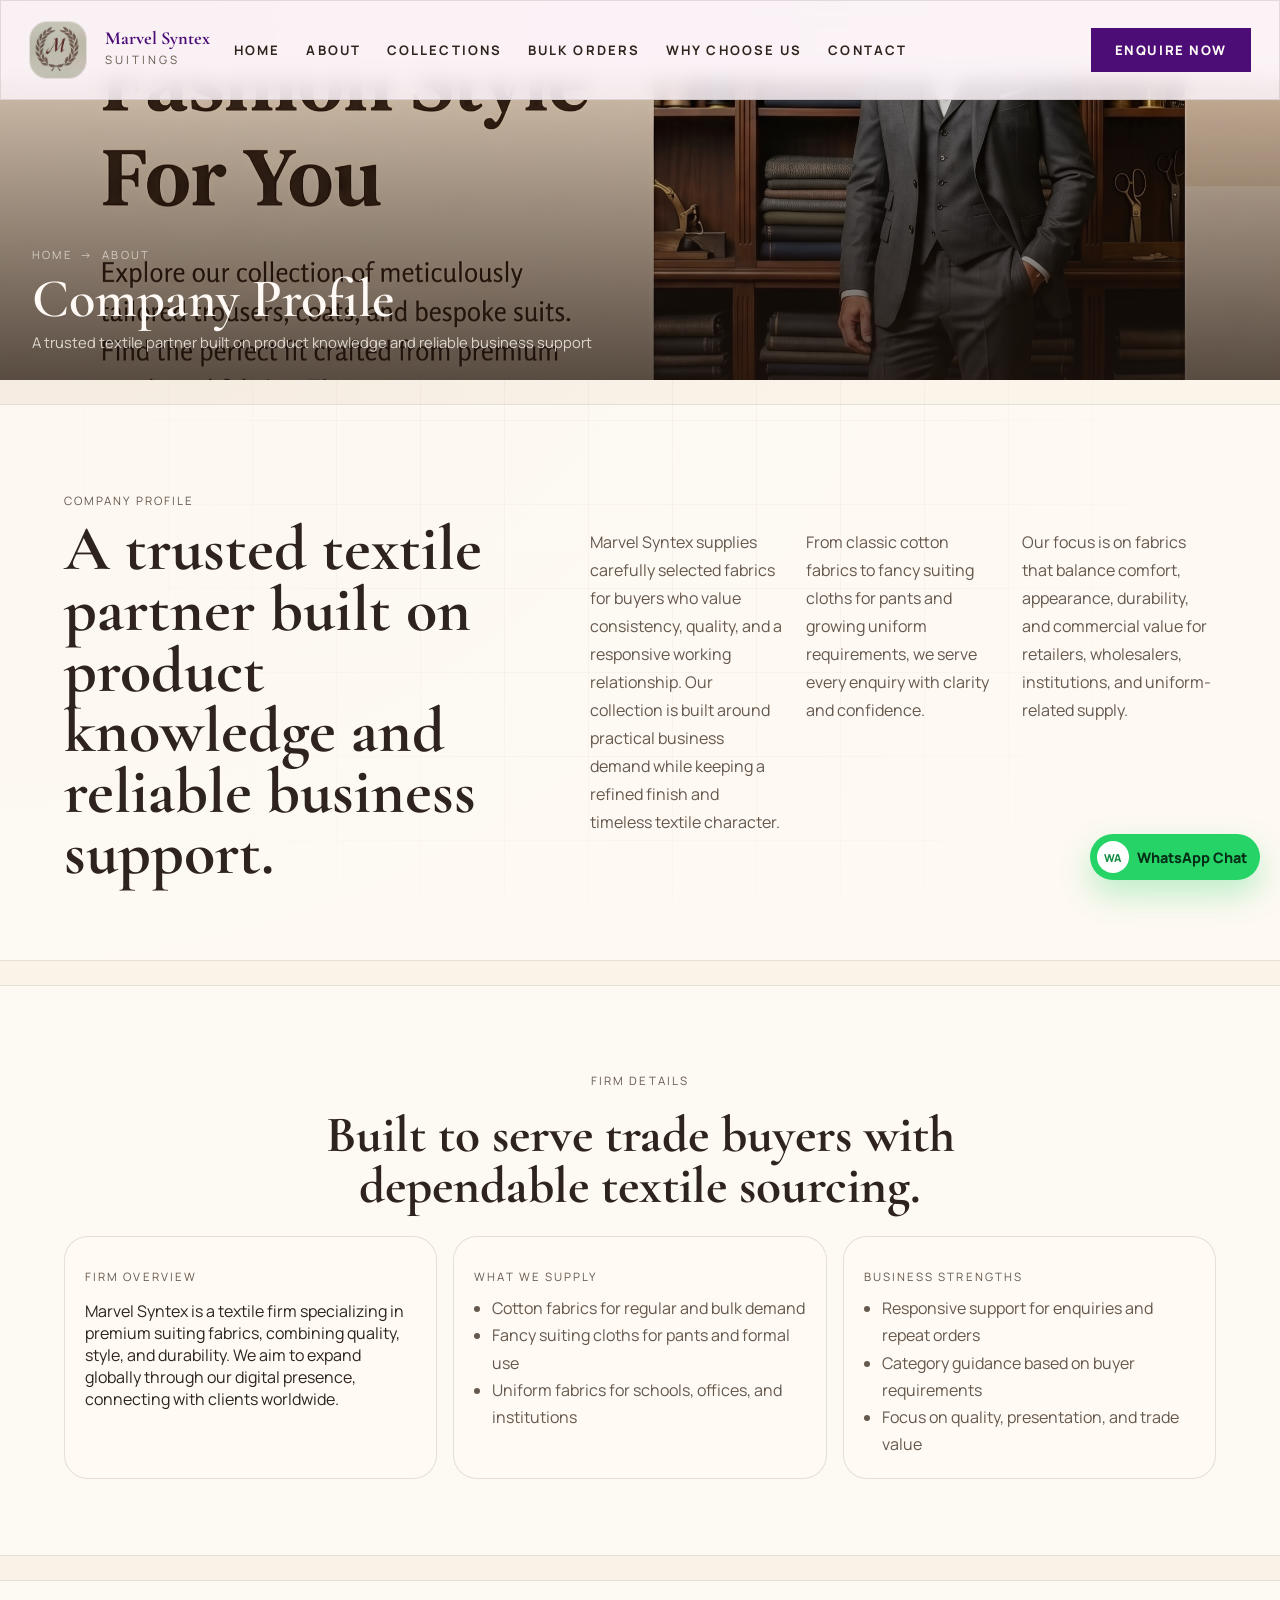
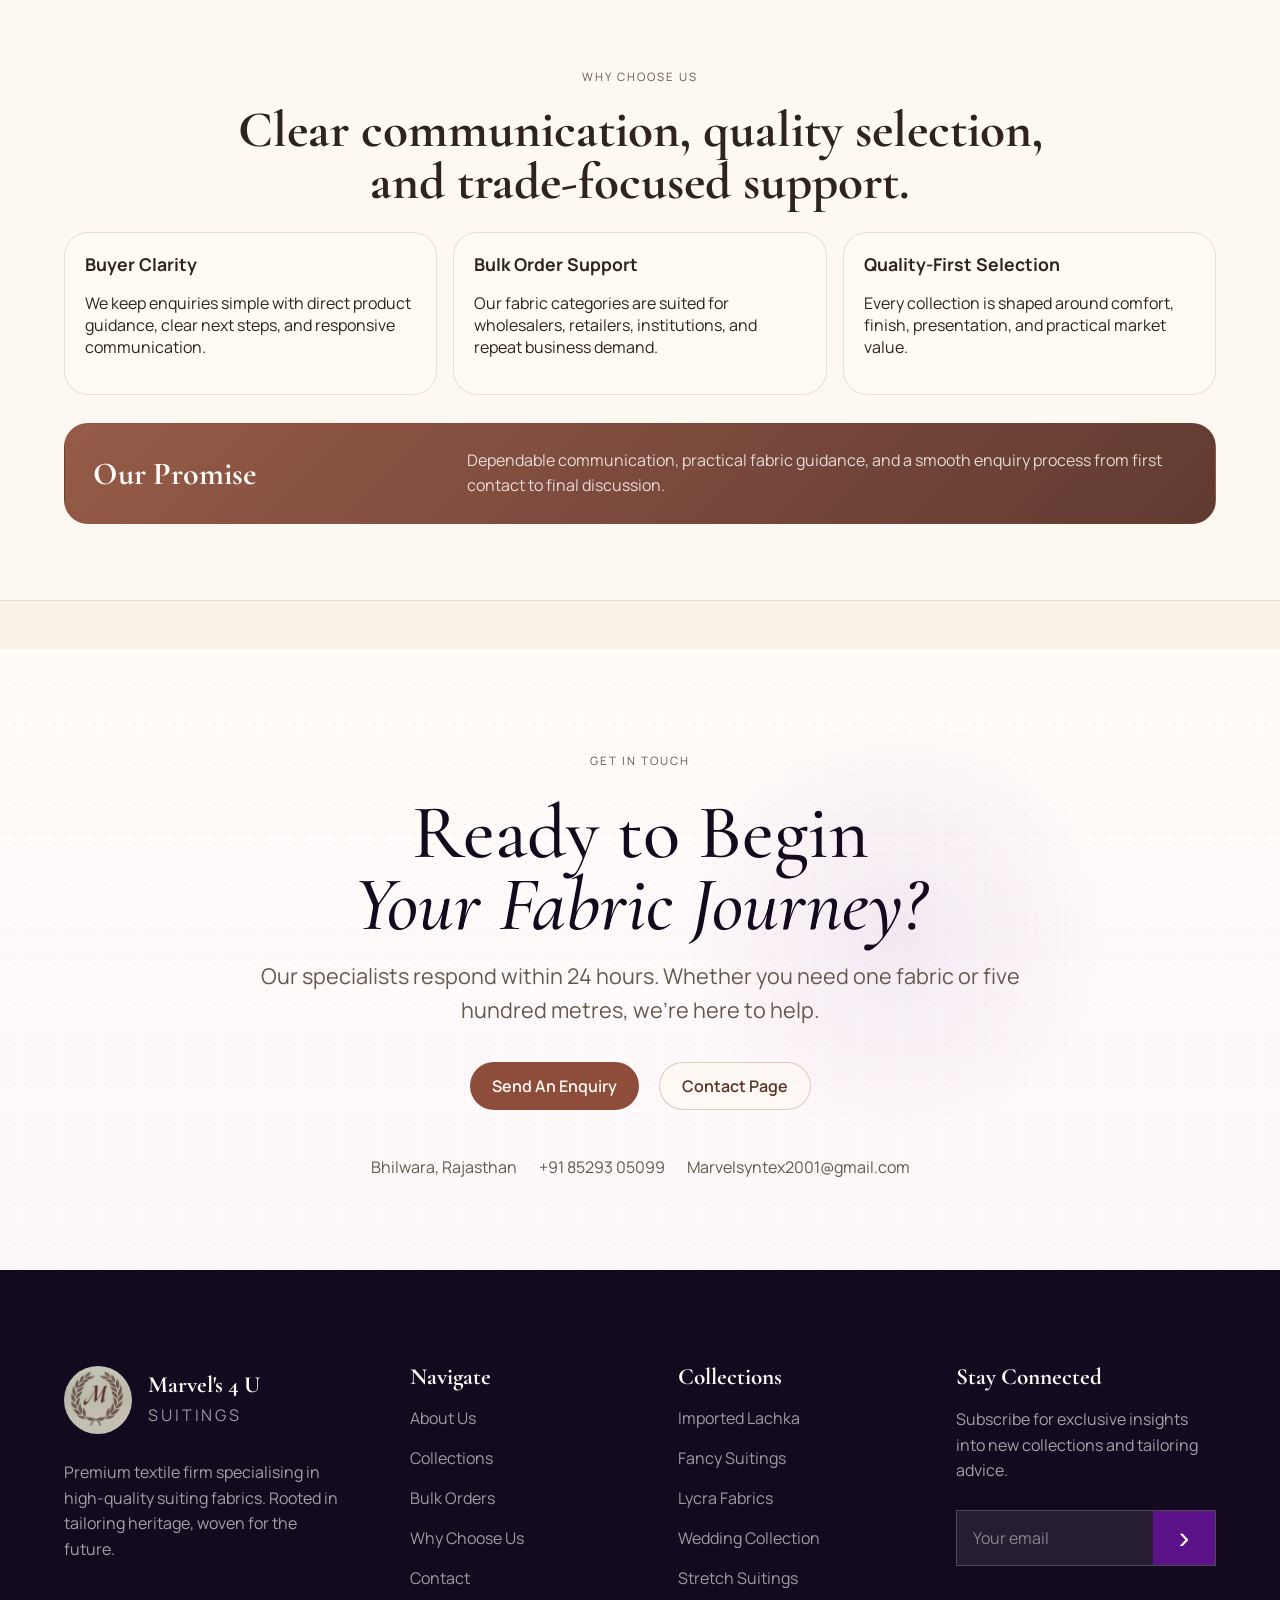
==== commit 6f3c3281: "Add files via upload" ====
--- a/about.html
+++ b/about.html
@@ -11,7 +11,7 @@
     href="https://fonts.googleapis.com/css2?family=Cormorant+Garamond:wght@500;600;700&family=Manrope:wght@400;500;600;700&display=swap"
     rel="stylesheet"
   >
-  <link rel="icon" type="images/jpeg" href="picture/marvel_logo.jpeg">
+  <link rel="icon" type="image/jpeg" href="picture/marvel_logo.jpeg">
   <link rel="stylesheet" href="index.css">
   <!-- ADDED: Premium animation stylesheet -->
   <link rel="stylesheet" href="animation.css">
@@ -24,10 +24,15 @@
   <div class="brand-block">
     <img src="picture/marvel_logo.jpeg" alt="Firm logo" class="brand-logo">
     <div>
-      <h1>Marvel's 4 U</h1>
+      <h1>Marvel Syntex</h1>
       <p class="eyebrow">Suitings</p>
     </div>
   </div>
+      <button class="mobile-menu-toggle" aria-label="Toggle menu">
+        <span></span>
+        <span></span>
+        <span></span>
+      </button>
   <nav class="site-nav">
     <a href="index.html"><b>Home</b></a>
     <a href="about.html"><b>About</b></a>
@@ -186,10 +191,12 @@
     <div class="footer-column footer-connect">
       <h3>Stay Connected</h3>
       <p>Subscribe for exclusive insights into new collections and tailoring advice.</p>
-      <form class="footer-subscribe">
-        <input type="email" placeholder="Your email" aria-label="Your email">
-        <button type="submit" aria-label="Subscribe">&rsaquo;</button>
+      <form class="footer-subscribe" action="https://formspree.io/marvelsyntex2001@gmail.com" method="POST">
+        <input type="hidden" name="_subject" value="New Subscriber – Marvel's 4 U Suitings">
+        <input type="email" name="email" placeholder="Your email" aria-label="Your email" required>
+        <button type="submit" aria-label="Subscribe">›</button>
       </form>
+      <p class="subscribe-success" style="display:none;color:#6f7550;font-size:0.82rem;margin-top:8px;">✓ Thank you! You're subscribed.</p>
     </div>
   </footer>
 
--- a/index.css
+++ b/index.css
@@ -91,13 +91,18 @@
   border-radius: 0;
 }
 
-.site-header,
 .hero,
 .info-strip,
 .section-block,
 .contact-banner {
   position: relative;
   overflow: hidden;
+}
+
+/* Header must be overflow:visible so the mobile dropdown nav can appear below it */
+.site-header {
+  position: relative;
+  overflow: visible;
 }
 
 .site-header {
@@ -1488,6 +1493,80 @@
   .business-grid {
     grid-template-columns: 1fr;
   }
+  /* ADDED: Mobile hamburger menu */
+  .mobile-menu-toggle {
+    display: flex;
+    flex-direction: column;
+    gap: 6px;
+    background: none;
+    border: none;
+    cursor: pointer;
+    padding: 8px;
+
+    /* ADDED: Mobile hamburger menu styling */
+  .mobile-menu-toggle {
+    display: flex;
+    flex-direction: column;
+    gap: 6px;
+    background: none;
+    border: none;
+    cursor: pointer;
+    padding: 8px;
+  }
+
+  .mobile-menu-toggle span {
+    width: 24px;
+    height: 3px;
+    background: var(--text);
+    transition: all 0.3s ease;
+    border-radius: 2px;
+  }
+
+  .mobile-menu-toggle.active span:nth-child(1) {
+    transform: rotate(45deg) translate(10px, 10px);
+  }
+
+  .mobile-menu-toggle.active span:nth-child(2) {
+    opacity: 0;
+  }
+
+  .mobile-menu-toggle.active span:nth-child(3) {
+    transform: rotate(-45deg) translate(7px, -7px);
+  }
+  /* Hide hamburger on desktop */
+  @media (min-width: 721px) {
+    .mobile-menu-toggle {
+      display: none;
+    }
+  }
+
+  .site-nav {
+    display: none;
+    position: absolute;
+    top: 70px;
+    left: 0;
+    right: 0;
+    background: rgba(255, 250, 243, 0.98);
+    flex-direction: column;
+    padding: 20px;
+    border-bottom: 1px solid var(--line);
+    z-index: 999;
+  }
+
+  .site-nav.active {
+    display: flex;
+  }
+
+  .site-nav a {
+    padding: 12px 0;
+    border-bottom: 1px solid var(--line);
+  }
+
+  .site-nav a:last-child {
+    border-bottom: none;
+  }
+  }
+  
   /* ADDED: About page mobile fixes */
   .about-profile-layout {
     grid-template-columns: 1fr;
@@ -1496,7 +1575,9 @@
   .about-profile-copy {
     grid-template-columns: 1fr;
   }
-}
+  
+}
+
 .bordered-card {
   padding: 28px;
 }
@@ -2106,6 +2187,103 @@
   .cat-hero-banner .banner-content { padding: 20px; }
 }
 
+/* ── Mobile hamburger button ─────────────────────────────────────── */
+/* Hidden on desktop (above 1024px) */
+.mobile-menu-toggle {
+  display: none;
+}
+
+/* ── Tablet / iPad: hamburger + single-row header ───────────────── */
+@media (max-width: 1024px) {
+  /* Keep header in one clean row */
+  .site-header {
+    flex-wrap: nowrap;
+    gap: 12px;
+    padding: 14px 20px;
+  }
+
+  /* Show the hamburger button */
+  .mobile-menu-toggle {
+    display: flex;
+    flex-direction: column;
+    justify-content: space-between;
+    width: 26px;
+    height: 18px;
+    padding: 0;
+    background: transparent;
+    border: none;
+    cursor: pointer;
+    z-index: 1100;
+    flex-shrink: 0;
+    order: 2; /* sits after brand block */
+    margin-left: auto; /* push hamburger + enquire to right */
+  }
+
+  .mobile-menu-toggle span {
+    display: block;
+    width: 100%;
+    height: 2px;
+    background: var(--text);
+    border-radius: 2px;
+    transition: transform 280ms ease, opacity 280ms ease;
+  }
+
+  /* Animate to X when menu is open */
+  .mobile-menu-toggle.is-open span:nth-child(1) {
+    transform: translateY(8px) rotate(45deg);
+  }
+  .mobile-menu-toggle.is-open span:nth-child(2) {
+    opacity: 0;
+  }
+  .mobile-menu-toggle.is-open span:nth-child(3) {
+    transform: translateY(-8px) rotate(-45deg);
+  }
+
+  /* Push Enquire Now to the far right */
+  .landing-header-actions {
+    order: 3;
+    margin-left: 0;
+    flex-shrink: 0;
+  }
+
+  /* Collapse the nav into a dropdown */
+  .site-nav {
+    display: none;
+    position: absolute;
+    top: 100%;
+    left: 0;
+    right: 0;
+    flex-direction: column;
+    gap: 0;
+    background: rgba(255, 250, 243, 0.98);
+    border-top: 1px solid var(--line);
+    padding: 16px 28px 24px;
+    box-shadow: 0 8px 24px rgba(78, 51, 35, 0.12);
+    z-index: 999;
+    order: 10;
+  }
+
+  .site-nav.is-open {
+    display: flex;
+  }
+
+  .site-nav a {
+    padding: 12px 0;
+    font-size: 0.95rem;
+    border-bottom: 1px solid var(--line);
+  }
+
+  /* Shrink brand logo on tablet */
+  .brand-logo {
+    width: 42px;
+    height: 42px;
+  }
+
+  .brand-block h1 {
+    font-size: 1.1rem;
+  }
+}
+
 /* ADDED: Final responsive safeguard for alternating catalogue tree */
 @media (max-width: 980px) {
   .catalogue-tree::before,
@@ -2133,3 +2311,74 @@
     border-radius: 0 0 24px 24px;
   }
 }
+
+/* ── Phone-specific header fix (≤ 600px) ────────────────────────── */
+@media (max-width: 600px) {
+
+  /* Match specificity of .home-page/.site-wide-page rules so these win */
+  .home-page .site-header,
+  .site-wide-page .site-header,
+  .site-header {
+    display: flex !important;
+    flex-wrap: nowrap !important;
+    align-items: center !important;
+    padding: 10px 14px !important;
+    gap: 8px !important;
+  }
+
+  /* Hide "Enquire Now" — not enough room on phones */
+  .landing-header-actions {
+    display: none !important;
+  }
+
+  /* Brand-block takes available space but can shrink */
+  .brand-block {
+    flex: 1 1 0;
+    min-width: 0;
+    overflow: hidden;
+  }
+
+  /* Logo smaller + never shrinks */
+  .brand-logo {
+    width: 30px;
+    height: 30px;
+    flex-shrink: 0;
+  }
+
+  /* Hamburger pinned to the far right, never shrinks */
+  .mobile-menu-toggle {
+    order: 2;
+    margin-left: auto;
+    flex: 0 0 auto;
+  }
+
+  /* h1 + eyebrow on the same row inside brand-block */
+  .brand-block > div {
+    display: flex;
+    flex-direction: row;
+    align-items: baseline;
+    gap: 4px;
+    min-width: 0;
+    overflow: hidden;
+  }
+
+  /* Compact brand name — beats .site-header .brand-block h1 specificity */
+  .home-page .site-header .brand-block h1,
+  .site-wide-page .site-header .brand-block h1,
+  .site-header .brand-block h1 {
+    font-size: 0.85rem !important;
+    line-height: 1;
+    white-space: nowrap;
+  }
+
+  /* Eyebrow inline beside h1 */
+  .brand-block .eyebrow {
+    font-size: 0.62rem;
+    letter-spacing: 0.08em;
+    white-space: nowrap;
+    flex-shrink: 0;
+  }
+}
+
+
+
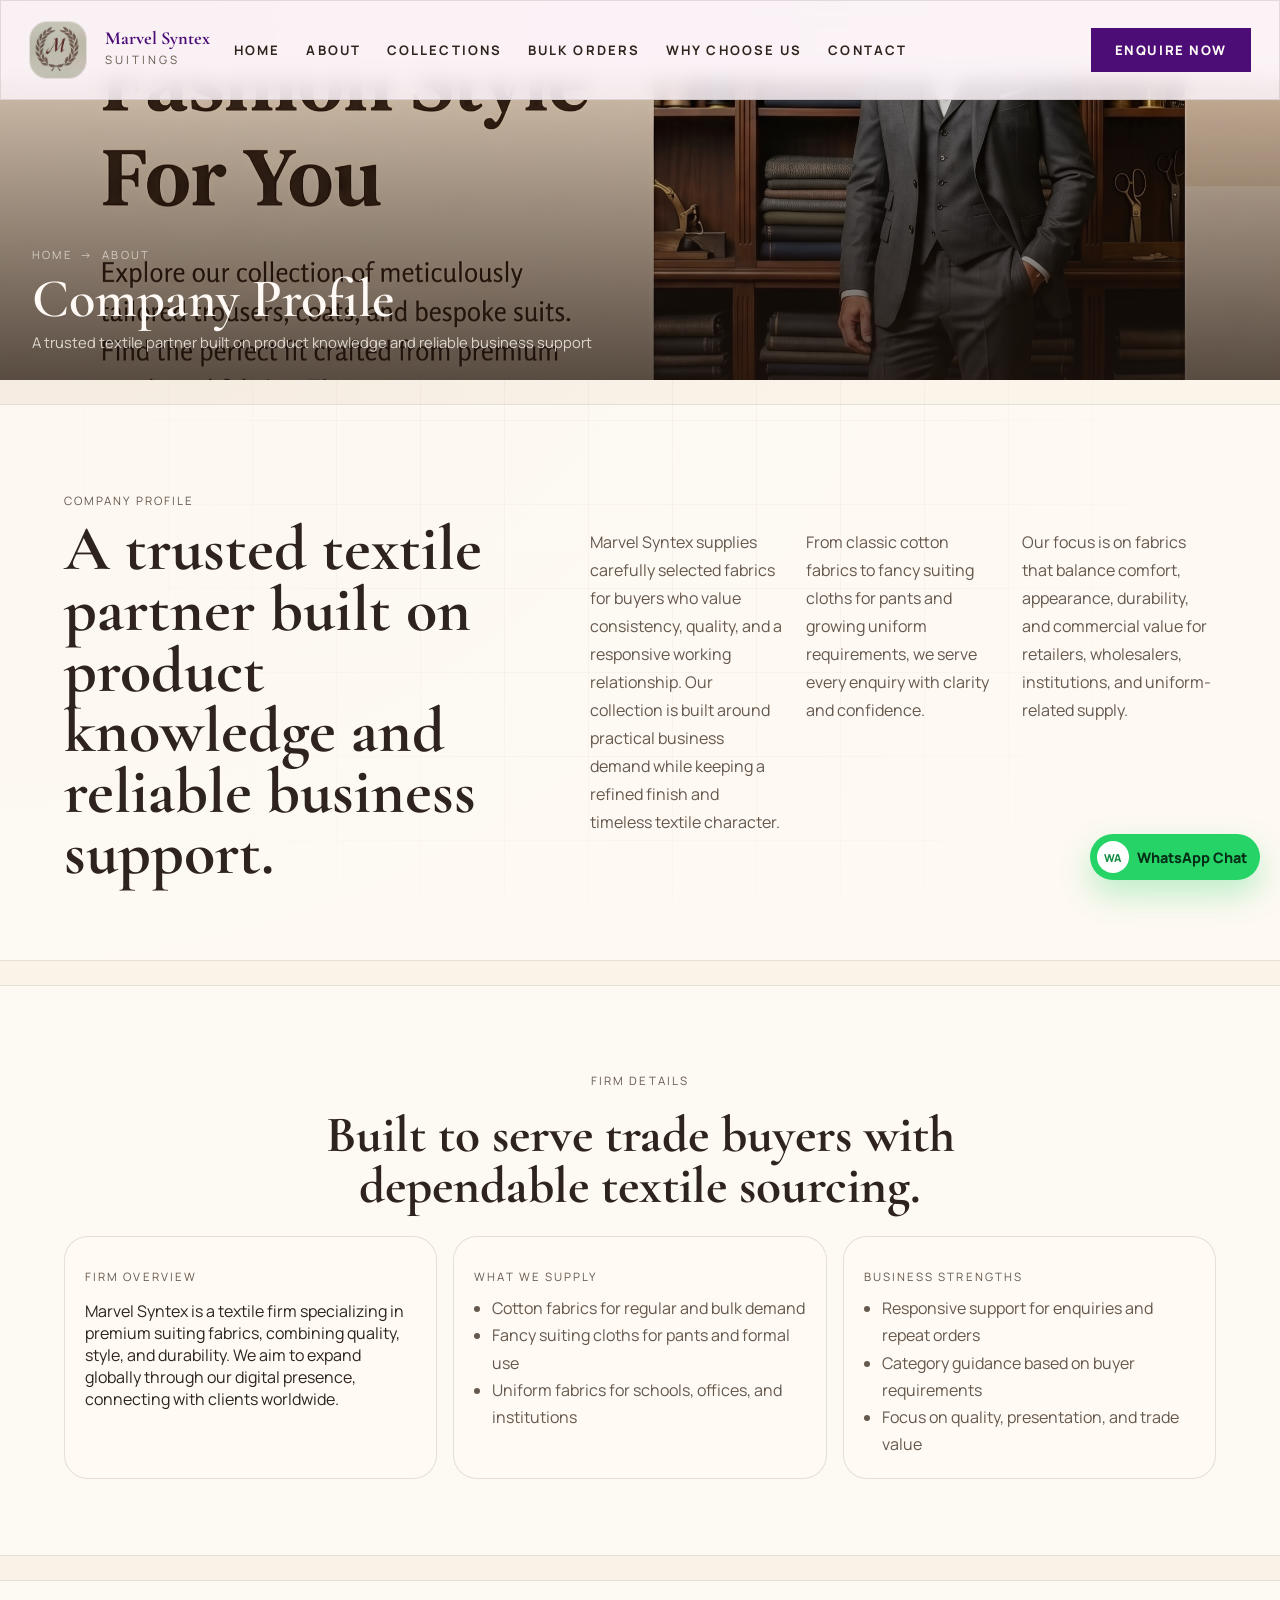
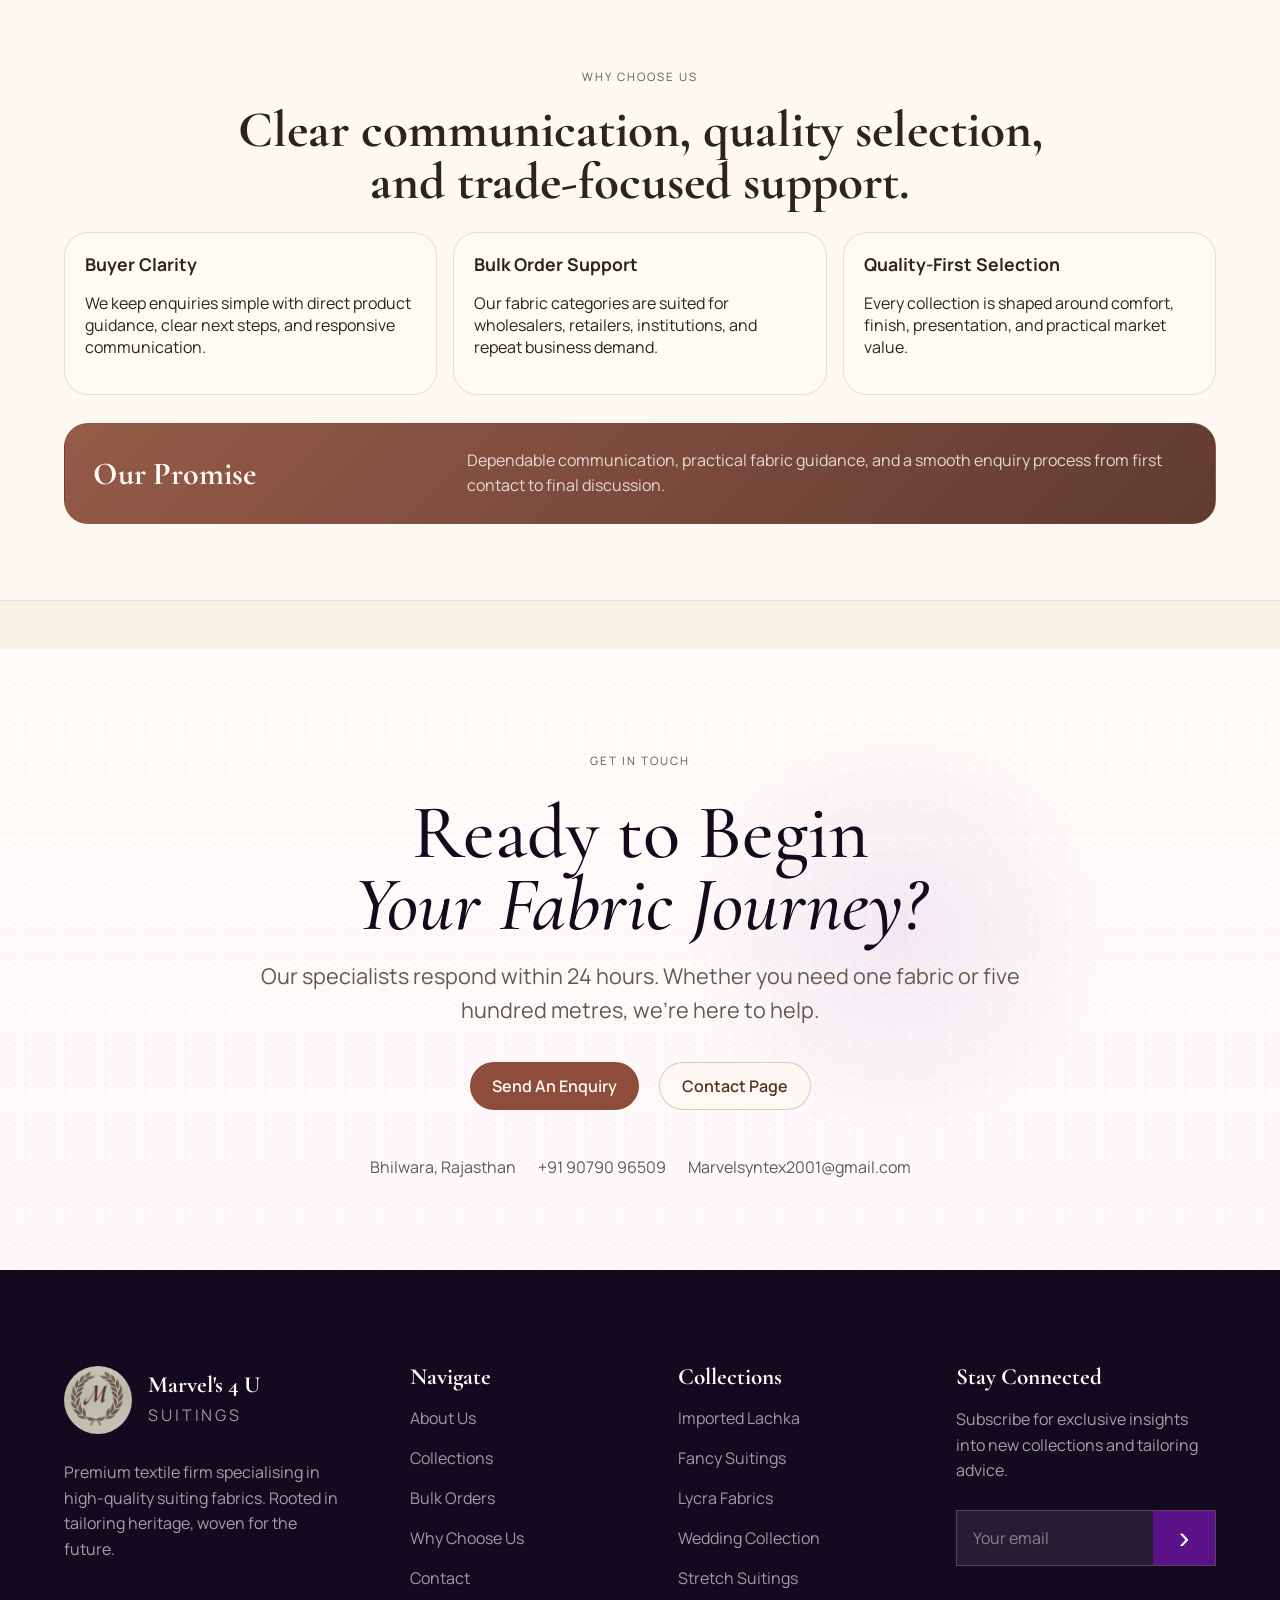
==== commit 4085a714: "Add files via upload" ====
--- a/about.html
+++ b/about.html
@@ -42,7 +42,7 @@
     <a href="contact.html"><b>Contact</b></a>
   </nav>
   <div class="landing-header-actions">
-    <a class="landing-enquire" href="https://wa.me/918529305099?text=Hello%2C%20I%20want%20to%20enquire%20about%20Marvel%27s%204%20U%20Suitings." target="_blank" rel="noreferrer">Enquire Now</a>
+    <a class="landing-enquire" href="https://wa.me/919079096509?text=Hello%2C%20I%20want%20to%20enquire%20about%20Marvel%27s%204%20U%20Suitings." target="_blank" rel="noreferrer">Enquire Now</a>
   </div>
 </header>
   <div class="page-shell">
@@ -150,12 +150,12 @@
     <h2>Ready to Begin <span>Your Fabric Journey?</span></h2>
     <p>Our specialists respond within 24 hours. Whether you need one fabric or five hundred metres, we're here to help.</p>
     <div class="fabric-journey-actions">
-      <a class="button button-primary" href="https://wa.me/918529305099?text=Hello%2C%20I%20want%20to%20send%20an%20enquiry%20for%20Marvel%27s%204%20U%20Suitings." target="_blank" rel="noreferrer">Send An Enquiry</a>
+      <a class="button button-primary" href="https://wa.me/919079096509?text=Hello%2C%20I%20want%20to%20send%20an%20enquiry%20for%20Marvel%27s%204%20U%20Suitings." target="_blank" rel="noreferrer">Send An Enquiry</a>
       <a class="button button-secondary" href="contact.html">Contact Page</a>
     </div>
     <div class="journey-contact-strip">
       <span>Bhilwara, Rajasthan</span>
-      <a href="tel:+918529305099">+91 85293 05099</a>
+      <a href="tel:+919079096509">+91 90790 96509</a>
       <a href="mailto:Marvelsyntex2001@gmail.com">Marvelsyntex2001@gmail.com</a>
     </div>
   </section>
@@ -201,7 +201,7 @@
   </footer>
 
   <!-- ADDED: Floating WhatsApp chat box button -->
-  <a class="whatsapp-chat-button" href="https://wa.me/918529305099?text=Hello%2C%20I%20want%20to%20chat%20about%20Marvel%27s%204%20U%20Suitings." target="_blank" rel="noreferrer" aria-label="Chat on WhatsApp">
+  <a class="whatsapp-chat-button" href="https://wa.me/919079096509?text=Hello%2C%20I%20want%20to%20chat%20about%20Marvel%27s%204%20U%20Suitings." target="_blank" rel="noreferrer" aria-label="Chat on WhatsApp">
     <span class="whatsapp-chat-icon">WA</span>
     <span class="whatsapp-chat-text">WhatsApp Chat</span>
   </a>
